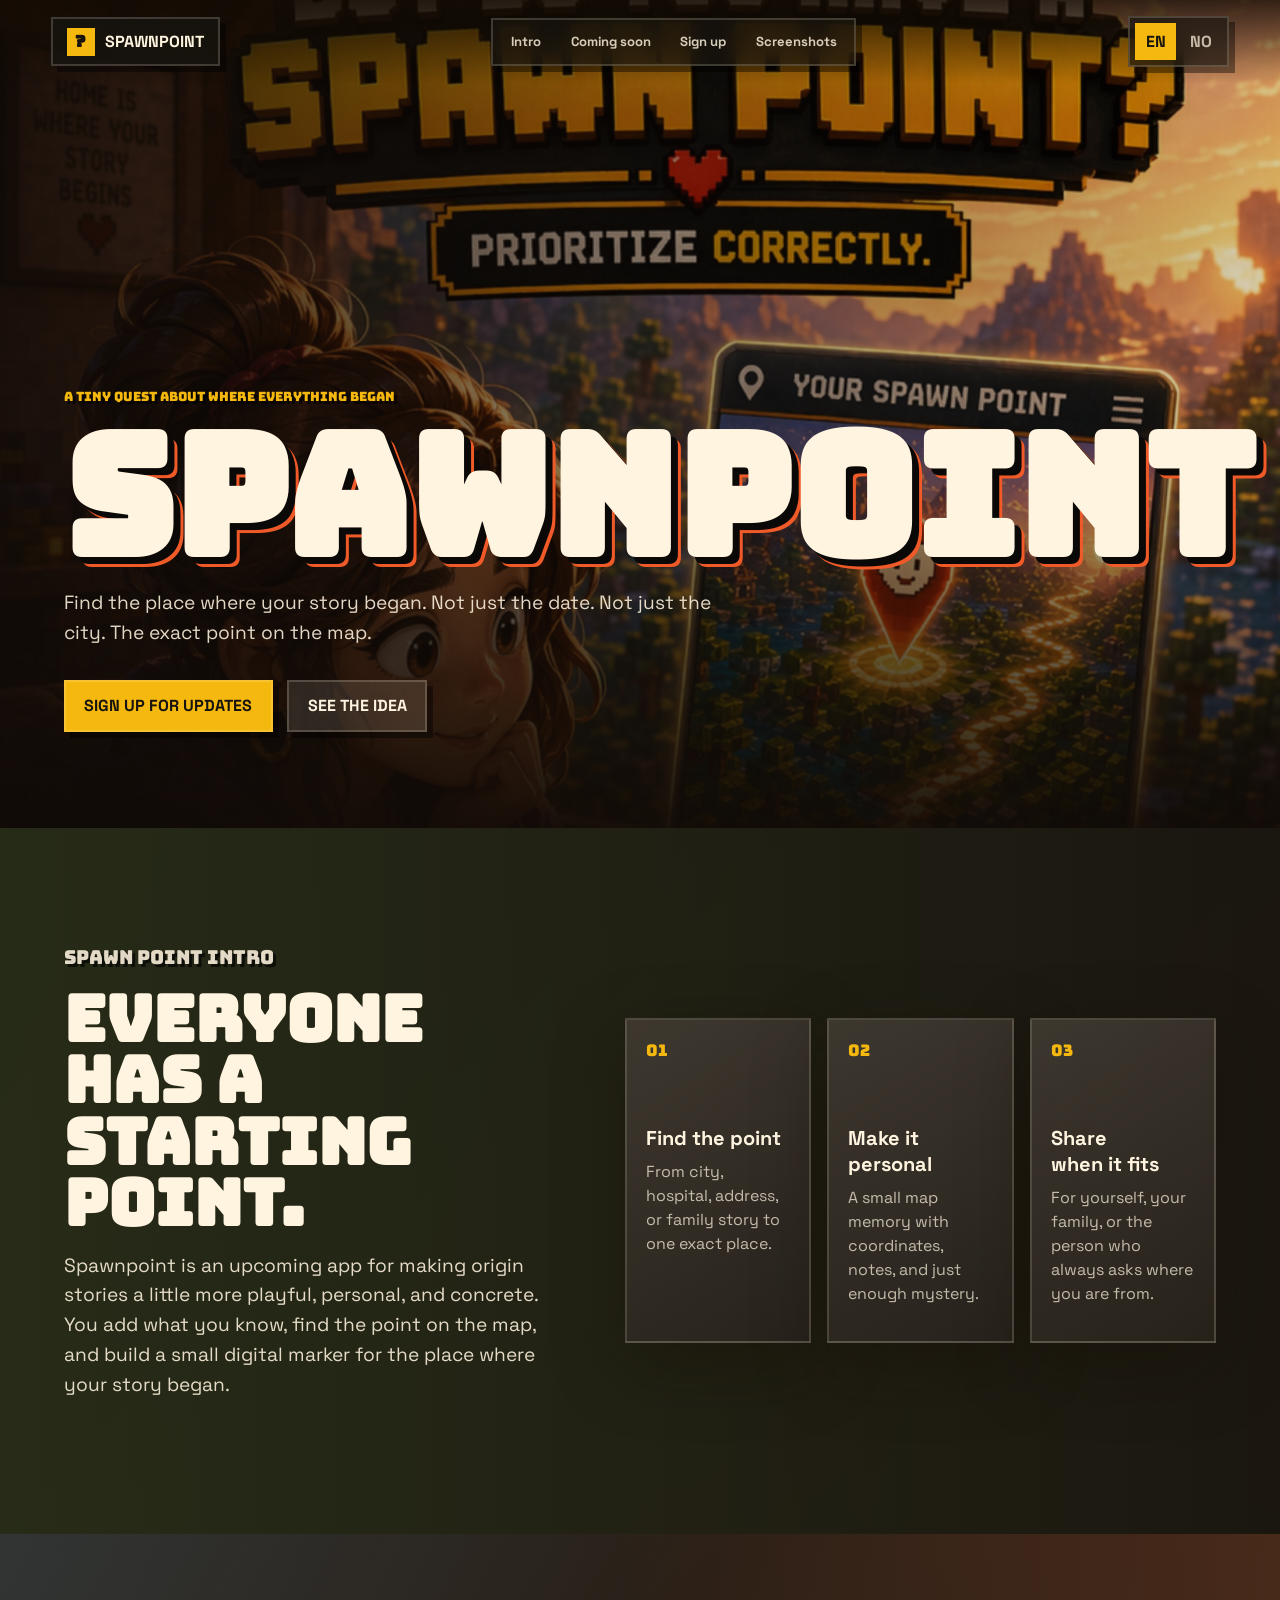
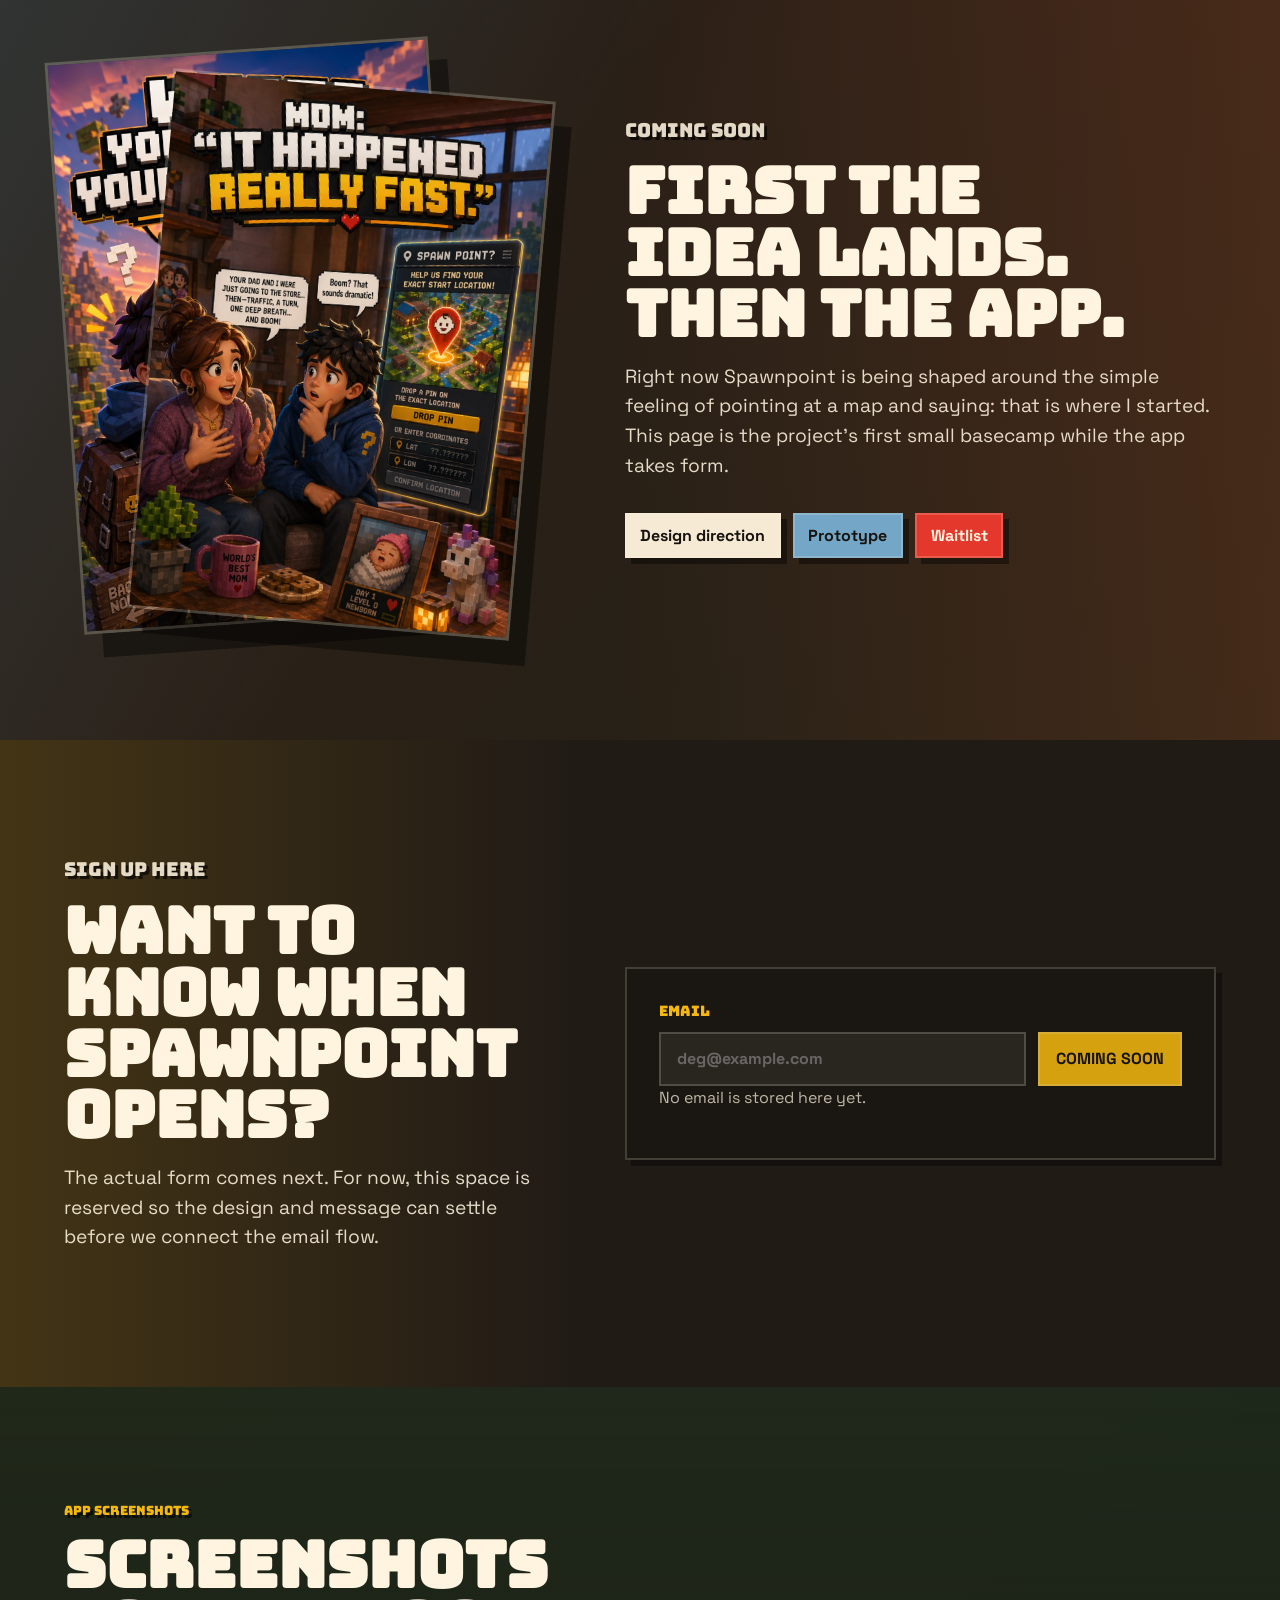
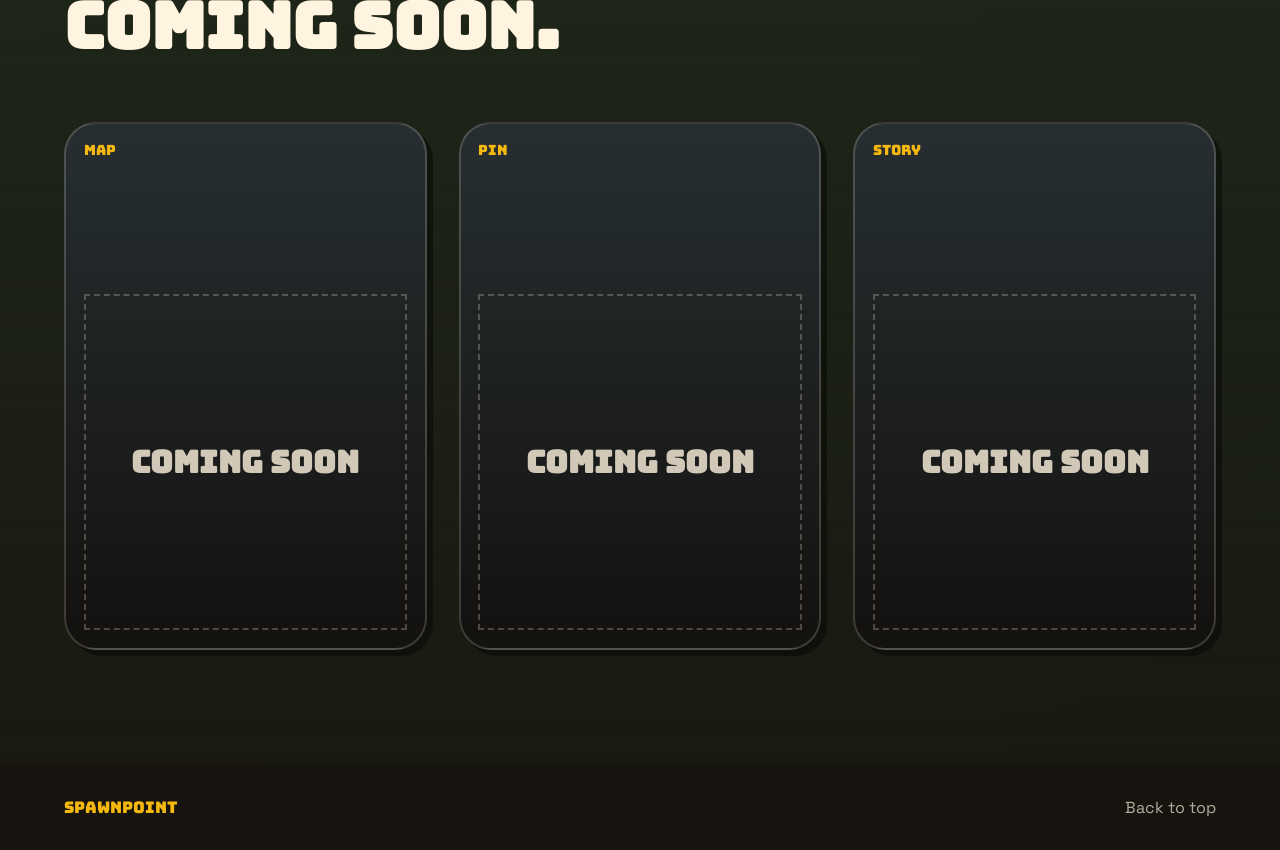
==== index.html @ be2296e8 "SEO" ====
<!doctype html>
<html lang="en">
  <head>
    <meta charset="utf-8" />
    <meta name="viewport" content="width=device-width, initial-scale=1" />
    <meta
      name="description"
      content="Spawnpoint is an upcoming app for finding the exact place your story began."
      data-i18n-content="metaDescription"
    />
    <meta name="robots" content="index, follow" />
    <meta name="theme-color" content="#17140f" />
    <meta property="og:type" content="website" />
    <meta property="og:title" content="Spawnpoint | Where did your story begin?" />
    <meta
      property="og:description"
      content="Spawnpoint is an upcoming app for finding the exact place your story began."
    />
    <meta property="og:url" content="https://spawnpoint.online/" />
    <meta
      property="og:image"
      content="https://spawnpoint.online/assets/images/spawnpoint-hero.jpg"
    />
    <meta name="twitter:card" content="summary_large_image" />
    <meta name="twitter:title" content="Spawnpoint | Where did your story begin?" />
    <meta
      name="twitter:description"
      content="Spawnpoint is an upcoming app for finding the exact place your story began."
    />
    <meta
      name="twitter:image"
      content="https://spawnpoint.online/assets/images/spawnpoint-hero.jpg"
    />
    <title>Spawnpoint | Where did your story begin?</title>
    <link rel="canonical" href="https://spawnpoint.online/" />
    <link rel="preconnect" href="https://fonts.googleapis.com" />
    <link rel="preconnect" href="https://fonts.gstatic.com" crossorigin />
    <link
      href="https://fonts.googleapis.com/css2?family=Bungee&family=Space+Grotesk:wght@400;600;700&display=swap"
      rel="stylesheet"
    />
    <link rel="icon" href="assets/favicon.svg" type="image/svg+xml" />
    <link rel="stylesheet" href="styles.css" />
  </head>
  <body>
    <header class="site-header" aria-label="Top menu" data-i18n-aria-label="headerLabel">
      <a class="brand" href="#top" aria-label="Spawnpoint home" data-i18n-aria-label="brandLabel">
        <span class="brand-mark" aria-hidden="true">?</span>
        <span>Spawnpoint</span>
      </a>
      <nav aria-label="Sections" data-i18n-aria-label="navLabel">
        <a href="#intro" data-i18n="navIntro">Intro</a>
        <a href="#soon" data-i18n="navSoon">Coming soon</a>
        <a href="#signup" data-i18n="navSignup">Sign up</a>
        <a href="#screens" data-i18n="navScreens">Screenshots</a>
      </nav>
      <div class="language-switch" role="group" aria-label="Language" data-i18n-aria-label="languageLabel">
        <button class="is-active" type="button" data-lang-option="en" aria-pressed="true">EN</button>
        <button type="button" data-lang-option="no" aria-pressed="false">NO</button>
      </div>
    </header>

    <main id="top">
      <section class="hero" aria-labelledby="hero-title">
        <img
          class="hero-media"
          src="assets/images/spawnpoint-hero.jpg"
          alt=""
          aria-hidden="true"
        />
        <div class="hero-shade" aria-hidden="true"></div>
        <div class="hero-content">
          <p class="kicker" data-i18n="heroKicker">A tiny quest about where everything began</p>
          <h1 id="hero-title">Spawnpoint</h1>
          <p class="hero-copy" data-i18n="heroCopy">
            Find the place where your story began. Not just the date. Not just
            the city. The exact point on the map.
          </p>
          <div class="hero-actions" aria-label="Primary actions" data-i18n-aria-label="heroActionsLabel">
            <a class="button primary" href="#signup" data-i18n="heroPrimary">Sign up for updates</a>
            <a class="button secondary" href="#intro" data-i18n="heroSecondary">See the idea</a>
          </div>
        </div>
      </section>

      <section class="intro-section" id="intro" aria-labelledby="intro-title">
        <div class="section-copy">
          <p class="section-label" data-i18n="introLabel">Spawn point intro</p>
          <h2 id="intro-title" data-i18n="introTitle">Everyone has a starting point.</h2>
          <p data-i18n="introCopy">
            Spawnpoint is an upcoming app for making origin stories a little
            more playful, personal, and concrete. You add what you know, find
            the point on the map, and build a small digital marker for the
            place where your story began.
          </p>
        </div>
        <div class="signal-grid" aria-label="Core ideas" data-i18n-aria-label="ideasLabel">
          <article>
            <span>01</span>
            <h3 data-i18n="ideaOneTitle">Find the point</h3>
            <p data-i18n="ideaOneCopy">From city, hospital, address, or family story to one exact place.</p>
          </article>
          <article>
            <span>02</span>
            <h3 data-i18n="ideaTwoTitle">Make it personal</h3>
            <p data-i18n="ideaTwoCopy">A small map memory with coordinates, notes, and just enough mystery.</p>
          </article>
          <article>
            <span>03</span>
            <h3 data-i18n="ideaThreeTitle">Share when it fits</h3>
            <p data-i18n="ideaThreeCopy">For yourself, your family, or the person who always asks where you are from.</p>
          </article>
        </div>
      </section>

      <section class="soon-section" id="soon" aria-labelledby="soon-title">
        <div class="poster-stack" aria-hidden="true">
          <img src="assets/images/spawnpoint-origin-poster.jpg" alt="" />
          <img src="assets/images/spawnpoint-fast-poster.jpg" alt="" />
        </div>
        <div class="section-copy">
          <p class="section-label" data-i18n="soonLabel">Coming soon</p>
          <h2 id="soon-title" data-i18n="soonTitle">First the idea lands. Then the app.</h2>
          <p data-i18n="soonCopy">
            Right now Spawnpoint is being shaped around the simple feeling of
            pointing at a map and saying: that is where I started. This page is
            the project's first small basecamp while the app takes form.
          </p>
          <div class="status-row" aria-label="Project status" data-i18n-aria-label="statusLabel">
            <span data-i18n="statusDesign">Design direction</span>
            <span data-i18n="statusPrototype">Prototype</span>
            <span data-i18n="statusWaitlist">Waitlist</span>
          </div>
        </div>
      </section>

      <section class="signup-section" id="signup" aria-labelledby="signup-title">
        <div class="signup-copy">
          <p class="section-label" data-i18n="signupLabel">Sign up here</p>
          <h2 id="signup-title" data-i18n="signupTitle">Want to know when Spawnpoint opens?</h2>
          <p data-i18n="signupCopy">
            The actual form comes next. For now, this space is reserved so the
            design and message can settle before we connect the email flow.
          </p>
        </div>
        <form class="signup-form" aria-label="Interest list coming soon" data-i18n-aria-label="formLabel">
          <label for="email" data-i18n="emailLabel">Email</label>
          <div class="input-row">
            <input id="email" type="email" placeholder="deg@example.com" disabled />
            <button type="button" disabled data-i18n="formButton">Coming soon</button>
          </div>
          <p data-i18n="formNote">No email is stored here yet.</p>
        </form>
      </section>

      <section class="screens-section" id="screens" aria-labelledby="screens-title">
        <div class="section-heading">
          <p class="section-label" data-i18n="screensLabel">App screenshots</p>
          <h2 id="screens-title" data-i18n="screensTitle">Screenshots coming soon.</h2>
        </div>
        <div class="phone-grid">
          <article class="phone-mock">
            <span data-i18n="phoneOneLabel">Map</span>
            <strong data-i18n="phoneComingSoon">Coming soon</strong>
          </article>
          <article class="phone-mock">
            <span data-i18n="phoneTwoLabel">Pin</span>
            <strong data-i18n="phoneComingSoon">Coming soon</strong>
          </article>
          <article class="phone-mock">
            <span data-i18n="phoneThreeLabel">Story</span>
            <strong data-i18n="phoneComingSoon">Coming soon</strong>
          </article>
        </div>
      </section>
    </main>

    <footer>
      <span>Spawnpoint</span>
      <a href="#top" data-i18n="footerTop">Back to top</a>
    </footer>
    <script type="application/ld+json">
      {
        "@context": "https://schema.org",
        "@type": "WebSite",
        "name": "Spawnpoint",
        "url": "https://spawnpoint.online/",
        "description": "Spawnpoint is an upcoming app for finding the exact place your story began.",
        "inLanguage": ["en", "no"]
      }
    </script>
    <script src="script.js"></script>
  </body>
</html>
---- styles.css ----
:root {
  --ink: #17140f;
  --coal: #211b16;
  --ember: #f05a28;
  --gold: #f5b80f;
  --heart: #e5382d;
  --moss: #597a32;
  --sky: #74a7c7;
  --paper: #fff4df;
  --bone: #f7ead4;
  --line: rgba(255, 244, 223, 0.24);
  --shadow: 0 22px 70px rgba(20, 12, 4, 0.34);
  font-family: "Space Grotesk", "Avenir Next", "Trebuchet MS", sans-serif;
  color: var(--paper);
  background: var(--ink);
}

* {
  box-sizing: border-box;
}

html {
  scroll-behavior: smooth;
}

body {
  margin: 0;
  min-width: 320px;
  background:
    radial-gradient(circle at top left, rgba(240, 90, 40, 0.18), transparent 36rem),
    linear-gradient(135deg, #17140f 0%, #2a2017 46%, #172416 100%);
}

body::before {
  position: fixed;
  inset: 0;
  z-index: -1;
  pointer-events: none;
  content: "";
  opacity: 0.18;
  background-image:
    linear-gradient(rgba(255, 244, 223, 0.08) 1px, transparent 1px),
    linear-gradient(90deg, rgba(255, 244, 223, 0.08) 1px, transparent 1px);
  background-size: 28px 28px;
  mask-image: linear-gradient(to bottom, black, transparent 74%);
}

a {
  color: inherit;
  text-decoration: none;
}

img {
  display: block;
  max-width: 100%;
}

.site-header {
  position: fixed;
  top: 0;
  left: 0;
  right: 0;
  z-index: 10;
  display: flex;
  align-items: center;
  justify-content: space-between;
  gap: 1rem;
  padding: 1rem clamp(1rem, 4vw, 3.5rem);
  background: linear-gradient(to bottom, rgba(20, 12, 4, 0.82), rgba(20, 12, 4, 0));
}

.brand,
.site-header nav,
.language-switch,
.button,
.status-row span,
.phone-mock,
.signup-form {
  border: 2px solid rgba(255, 244, 223, 0.18);
  box-shadow: 6px 6px 0 rgba(0, 0, 0, 0.42);
}

.brand {
  display: inline-flex;
  align-items: center;
  gap: 0.65rem;
  padding: 0.55rem 0.85rem;
  color: var(--paper);
  background: rgba(23, 20, 15, 0.82);
  font-weight: 800;
  text-transform: uppercase;
}

.brand-mark {
  display: grid;
  width: 1.75rem;
  height: 1.75rem;
  place-items: center;
  color: var(--ink);
  background: var(--gold);
  font-family: "Bungee", Impact, sans-serif;
  line-height: 1;
}

.site-header nav {
  display: flex;
  gap: 0.25rem;
  padding: 0.3rem;
  background: rgba(23, 20, 15, 0.68);
  backdrop-filter: blur(12px);
}

.site-header nav a {
  padding: 0.55rem 0.8rem;
  color: rgba(255, 244, 223, 0.82);
  font-size: 0.82rem;
  font-weight: 700;
}

.site-header nav a:hover {
  color: var(--ink);
  background: var(--gold);
}

.language-switch {
  display: inline-flex;
  gap: 0.25rem;
  padding: 0.3rem;
  background: rgba(23, 20, 15, 0.68);
  backdrop-filter: blur(12px);
}

.language-switch button {
  min-width: 2.6rem;
  min-height: 2.35rem;
  border: 0;
  color: rgba(255, 244, 223, 0.72);
  background: transparent;
  font: inherit;
  font-weight: 900;
  cursor: pointer;
}

.language-switch button:hover,
.language-switch button.is-active {
  color: var(--ink);
  background: var(--gold);
}

.hero {
  position: relative;
  display: grid;
  min-height: 92svh;
  overflow: hidden;
  align-items: end;
  padding: clamp(7rem, 12vw, 10rem) clamp(1rem, 5vw, 5rem) clamp(3rem, 8vw, 6rem);
  isolation: isolate;
}

.hero-media,
.hero-shade {
  position: absolute;
  inset: 0;
}

.hero-media {
  z-index: -3;
  width: 100%;
  height: 100%;
  object-fit: cover;
  object-position: center 38%;
  transform: scale(1.02);
  animation: settle-in 1000ms ease-out both;
}

.hero-shade {
  z-index: -2;
  background:
    linear-gradient(90deg, rgba(17, 11, 7, 0.9), rgba(17, 11, 7, 0.44) 48%, rgba(17, 11, 7, 0.16)),
    linear-gradient(0deg, rgba(17, 11, 7, 0.94), rgba(17, 11, 7, 0) 45%);
}

.hero-content {
  width: min(820px, 100%);
  animation: rise-in 720ms 160ms ease-out both;
}

.kicker,
.section-label {
  margin: 0 0 1rem;
  color: var(--gold);
  font-family: "Bungee", Impact, sans-serif;
  font-size: clamp(0.72rem, 1vw, 0.9rem);
  letter-spacing: 0;
  text-transform: uppercase;
  text-shadow: 3px 3px 0 rgba(0, 0, 0, 0.62);
}

h1,
h2,
h3,
p {
  margin-top: 0;
}

h1,
h2,
h3 {
  text-wrap: balance;
}

h1 {
  margin-bottom: 1rem;
  color: var(--paper);
  font-family: "Bungee", Impact, sans-serif;
  font-size: clamp(4.2rem, 14vw, 10.5rem);
  line-height: 0.9;
  letter-spacing: 0;
  text-shadow:
    7px 7px 0 #0b0907,
    10px 10px 0 var(--ember);
}

h2 {
  margin-bottom: 1rem;
  font-family: "Bungee", Impact, sans-serif;
  font-size: clamp(2.2rem, 5vw, 5rem);
  line-height: 0.96;
  letter-spacing: 0;
}

h3 {
  margin-bottom: 0.6rem;
  font-size: 1.25rem;
}

.hero-copy,
.section-copy p,
.signup-copy p {
  max-width: 42rem;
  color: rgba(255, 244, 223, 0.88);
  font-size: clamp(1.1rem, 1.5vw, 1.35rem);
  line-height: 1.55;
}

.hero-actions {
  display: flex;
  flex-wrap: wrap;
  gap: 0.9rem;
  margin-top: 2rem;
}

.button {
  display: inline-flex;
  min-height: 3.25rem;
  align-items: center;
  justify-content: center;
  padding: 0.85rem 1.15rem;
  font-weight: 800;
  text-transform: uppercase;
  transition:
    transform 180ms ease,
    box-shadow 180ms ease;
}

.button:hover {
  transform: translate(-2px, -2px);
  box-shadow: 9px 9px 0 rgba(0, 0, 0, 0.44);
}

.button.primary {
  color: var(--ink);
  background: var(--gold);
}

.button.secondary {
  background: rgba(255, 244, 223, 0.12);
  backdrop-filter: blur(10px);
}

section:not(.hero) {
  padding: clamp(4rem, 9vw, 8rem) clamp(1rem, 5vw, 5rem);
}

.intro-section,
.soon-section,
.signup-section {
  display: grid;
  grid-template-columns: minmax(0, 0.9fr) minmax(320px, 1.1fr);
  gap: clamp(2rem, 6vw, 5rem);
  align-items: center;
}

.intro-section {
  background:
    linear-gradient(90deg, rgba(89, 122, 50, 0.22), transparent),
    rgba(23, 20, 15, 0.76);
}

.signal-grid {
  display: grid;
  grid-template-columns: repeat(3, minmax(0, 1fr));
  gap: 1rem;
}

.signal-grid article {
  min-height: 17rem;
  padding: 1.2rem;
  border: 2px solid rgba(255, 244, 223, 0.16);
  background:
    linear-gradient(150deg, rgba(255, 244, 223, 0.13), rgba(255, 244, 223, 0.03)),
    rgba(33, 27, 22, 0.86);
  box-shadow: var(--shadow);
}

.signal-grid span {
  display: inline-block;
  margin-bottom: 4rem;
  color: var(--gold);
  font-family: "Bungee", Impact, sans-serif;
}

.signal-grid p,
.signup-form p {
  color: rgba(255, 244, 223, 0.72);
  line-height: 1.5;
}

.soon-section {
  overflow: hidden;
  background:
    linear-gradient(120deg, rgba(116, 167, 199, 0.18), transparent 42%),
    linear-gradient(270deg, rgba(240, 90, 40, 0.16), transparent 52%);
}

.poster-stack {
  position: relative;
  min-height: 36rem;
}

.poster-stack img {
  position: absolute;
  width: min(42vw, 24rem);
  max-width: 82%;
  border: 3px solid rgba(255, 244, 223, 0.22);
  box-shadow: 18px 24px 0 rgba(0, 0, 0, 0.42);
}

.poster-stack img:first-child {
  left: 0;
  top: 0;
  transform: rotate(-4deg);
}

.poster-stack img:last-child {
  right: 3%;
  bottom: 0;
  transform: rotate(5deg);
}

.status-row {
  display: flex;
  flex-wrap: wrap;
  gap: 0.75rem;
  margin-top: 2rem;
}

.status-row span {
  padding: 0.65rem 0.85rem;
  color: var(--ink);
  background: var(--bone);
  font-weight: 800;
}

.status-row span:nth-child(2) {
  background: var(--sky);
}

.status-row span:nth-child(3) {
  color: var(--paper);
  background: var(--heart);
}

.signup-section {
  background:
    linear-gradient(90deg, rgba(245, 184, 15, 0.16), transparent 45%),
    #211b16;
}

.signup-form {
  padding: clamp(1rem, 3vw, 2rem);
  background: rgba(23, 20, 15, 0.7);
}

.signup-form label {
  display: block;
  margin-bottom: 0.75rem;
  color: var(--gold);
  font-family: "Bungee", Impact, sans-serif;
  font-size: 0.9rem;
  text-transform: uppercase;
}

.input-row {
  display: grid;
  grid-template-columns: minmax(0, 1fr) auto;
  gap: 0.75rem;
}

.input-row input,
.input-row button {
  min-height: 3.4rem;
  border: 2px solid rgba(255, 244, 223, 0.22);
  font: inherit;
  font-weight: 800;
}

.input-row input {
  width: 100%;
  min-width: 0;
  padding: 0 1rem;
  color: rgba(255, 244, 223, 0.75);
  background: rgba(255, 244, 223, 0.08);
}

.input-row button {
  padding: 0 1rem;
  color: var(--ink);
  background: var(--gold);
  text-transform: uppercase;
}

.input-row input:disabled,
.input-row button:disabled {
  cursor: not-allowed;
  opacity: 0.86;
}

.screens-section {
  background:
    linear-gradient(180deg, rgba(23, 20, 15, 0), rgba(23, 20, 15, 0.72)),
    rgba(31, 42, 27, 0.82);
}

.section-heading {
  max-width: 58rem;
  margin-bottom: clamp(2rem, 5vw, 4rem);
}

.phone-grid {
  display: grid;
  grid-template-columns: repeat(3, minmax(0, 1fr));
  gap: clamp(1rem, 3vw, 2rem);
}

.phone-mock {
  display: grid;
  min-height: 33rem;
  align-content: space-between;
  padding: 1.1rem;
  border-radius: 2rem;
  background:
    linear-gradient(180deg, rgba(116, 167, 199, 0.18), rgba(0, 0, 0, 0.12)),
    #161411;
}

.phone-mock span {
  color: var(--gold);
  font-family: "Bungee", Impact, sans-serif;
  font-size: 0.88rem;
  text-transform: uppercase;
}

.phone-mock strong {
  display: grid;
  min-height: 21rem;
  place-items: center;
  border: 2px dashed rgba(255, 244, 223, 0.24);
  color: rgba(255, 244, 223, 0.8);
  font-family: "Bungee", Impact, sans-serif;
  font-size: clamp(1.4rem, 2.4vw, 2rem);
  text-align: center;
  text-transform: uppercase;
}

footer {
  display: flex;
  align-items: center;
  justify-content: space-between;
  gap: 1rem;
  padding: 2rem clamp(1rem, 5vw, 5rem);
  color: rgba(255, 244, 223, 0.68);
  background: #17140f;
}

footer span {
  color: var(--gold);
  font-family: "Bungee", Impact, sans-serif;
}

@keyframes rise-in {
  from {
    opacity: 0;
    transform: translateY(24px);
  }
  to {
    opacity: 1;
    transform: translateY(0);
  }
}

@keyframes settle-in {
  from {
    filter: saturate(0.85) blur(4px);
    transform: scale(1.06);
  }
  to {
    filter: saturate(1) blur(0);
    transform: scale(1.02);
  }
}

@media (max-width: 920px) {
  .site-header {
    position: absolute;
  }

  .site-header nav {
    display: none;
  }

  .hero {
    min-height: 90svh;
  }

  .hero-media {
    object-position: 55% center;
  }

  .hero-shade {
    background:
      linear-gradient(0deg, rgba(17, 11, 7, 0.96), rgba(17, 11, 7, 0.28) 74%),
      linear-gradient(90deg, rgba(17, 11, 7, 0.82), rgba(17, 11, 7, 0.16));
  }

  .intro-section,
  .soon-section,
  .signup-section {
    grid-template-columns: 1fr;
  }

  .signal-grid,
  .phone-grid {
    grid-template-columns: 1fr;
  }

  .signal-grid article {
    min-height: auto;
  }

  .signal-grid span {
    margin-bottom: 2rem;
  }

  .poster-stack {
    min-height: 34rem;
    order: 2;
  }

  .poster-stack img {
    width: min(72vw, 20rem);
  }
}

@media (max-width: 560px) {
  .hero-actions,
  .input-row,
  footer {
    align-items: stretch;
    grid-template-columns: 1fr;
  }

  .hero-actions,
  footer {
    flex-direction: column;
  }

  h1 {
    font-size: clamp(3.35rem, 18vw, 5.8rem);
    text-shadow:
      5px 5px 0 #0b0907,
      7px 7px 0 var(--ember);
  }

  .button,
  .input-row button {
    width: 100%;
  }

  .poster-stack {
    min-height: 27rem;
  }

  .phone-mock {
    min-height: 28rem;
  }
}
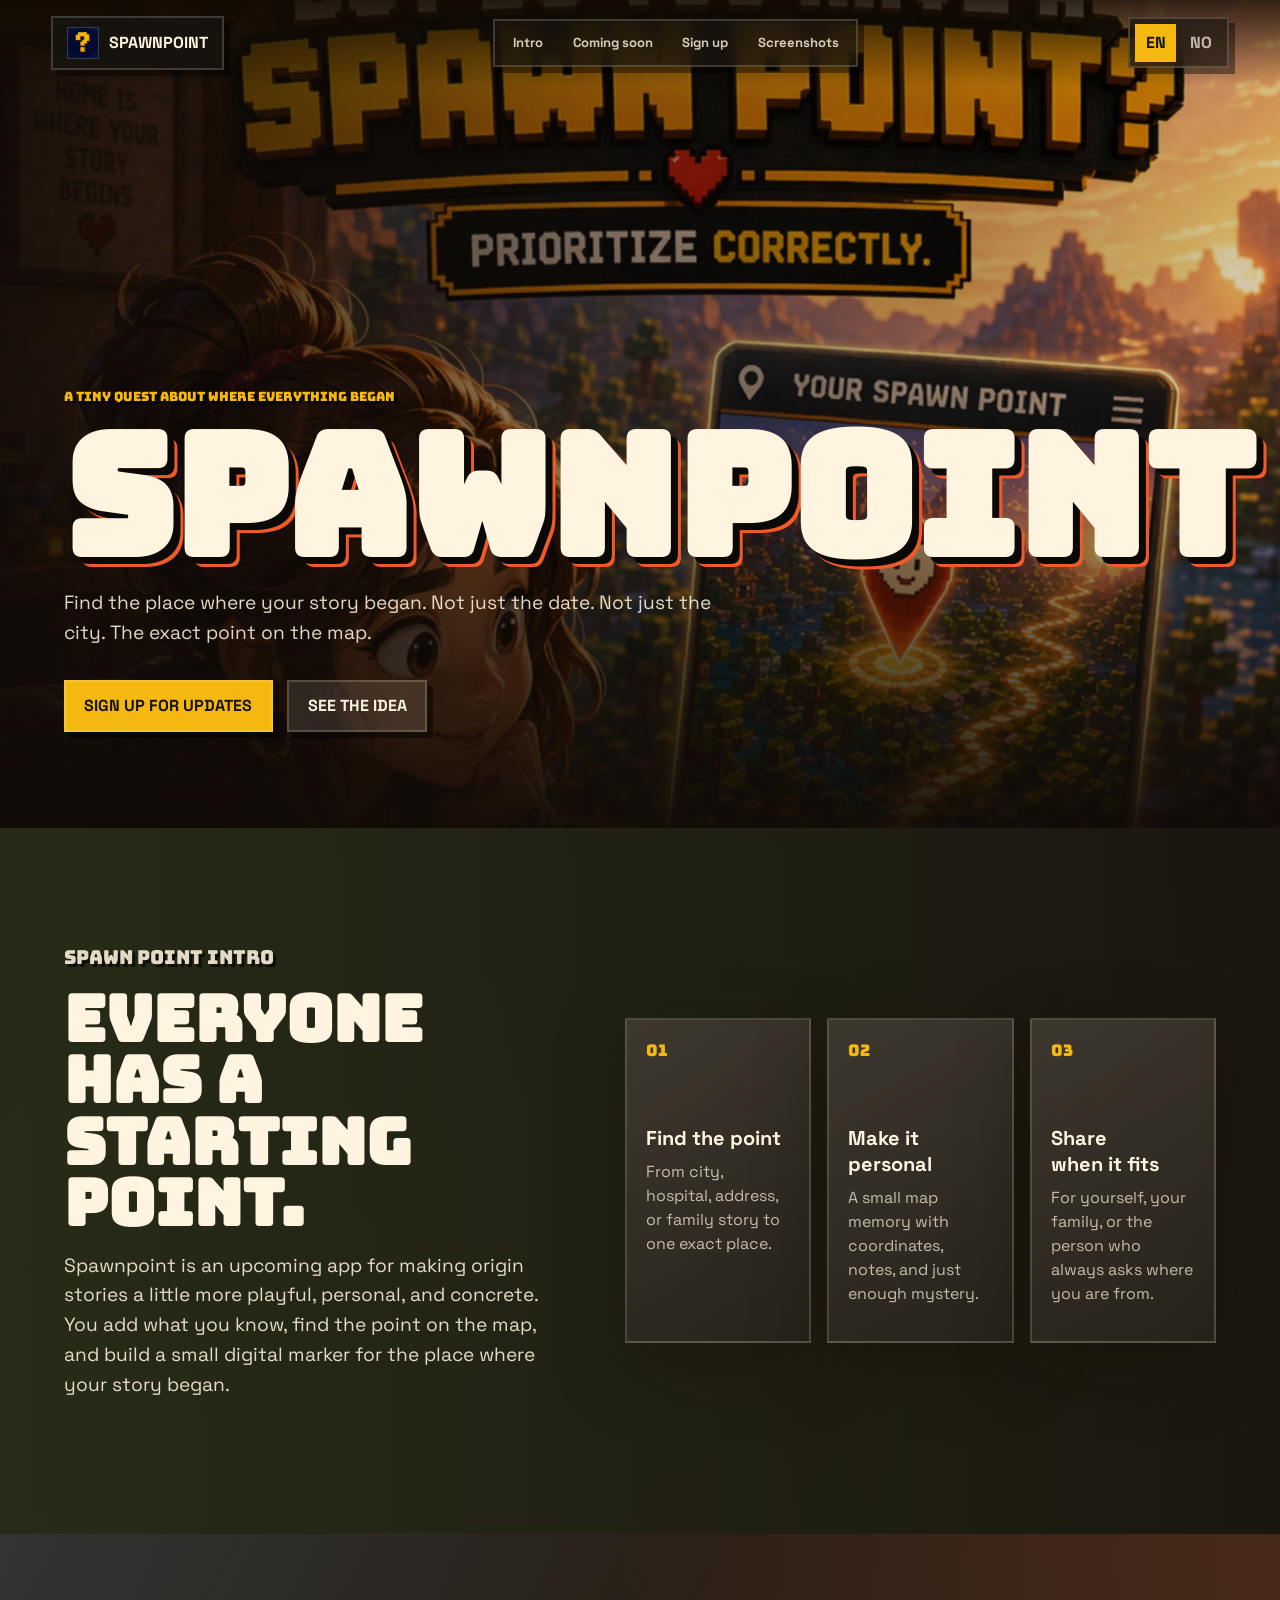
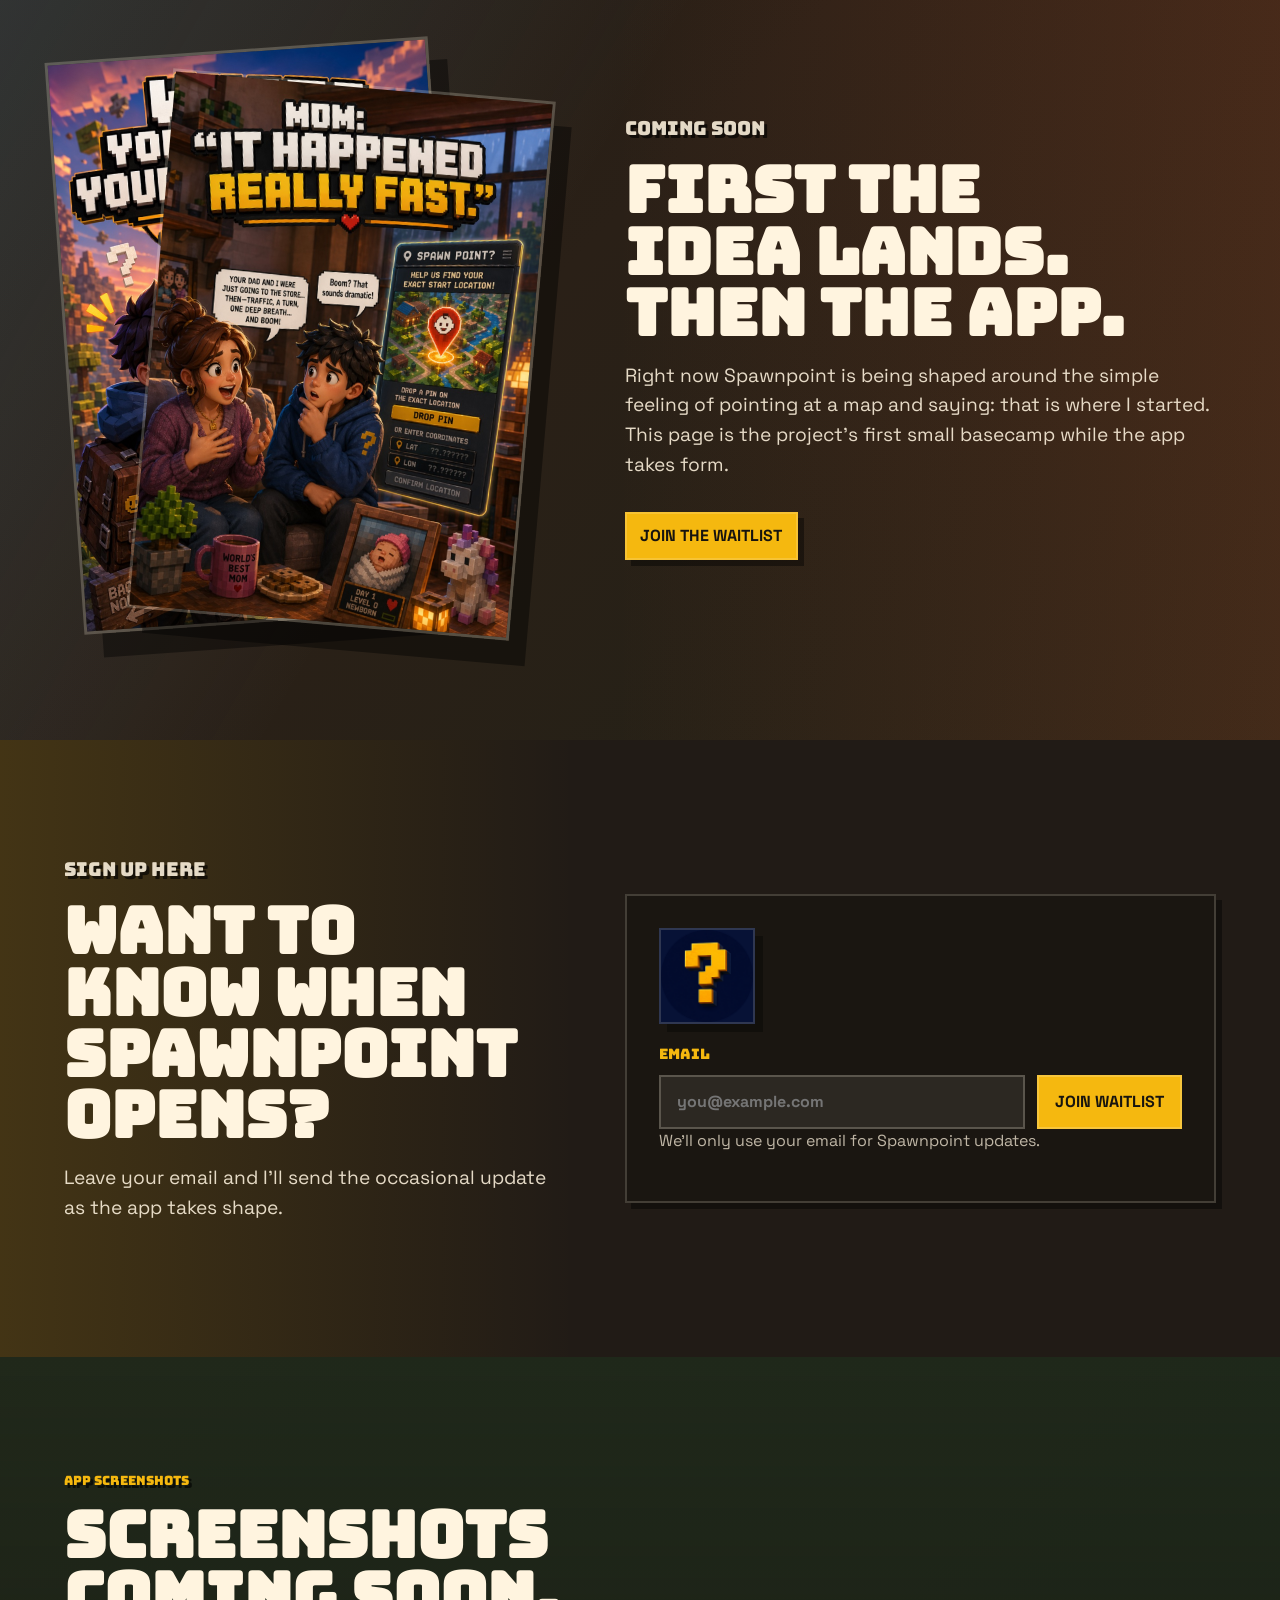
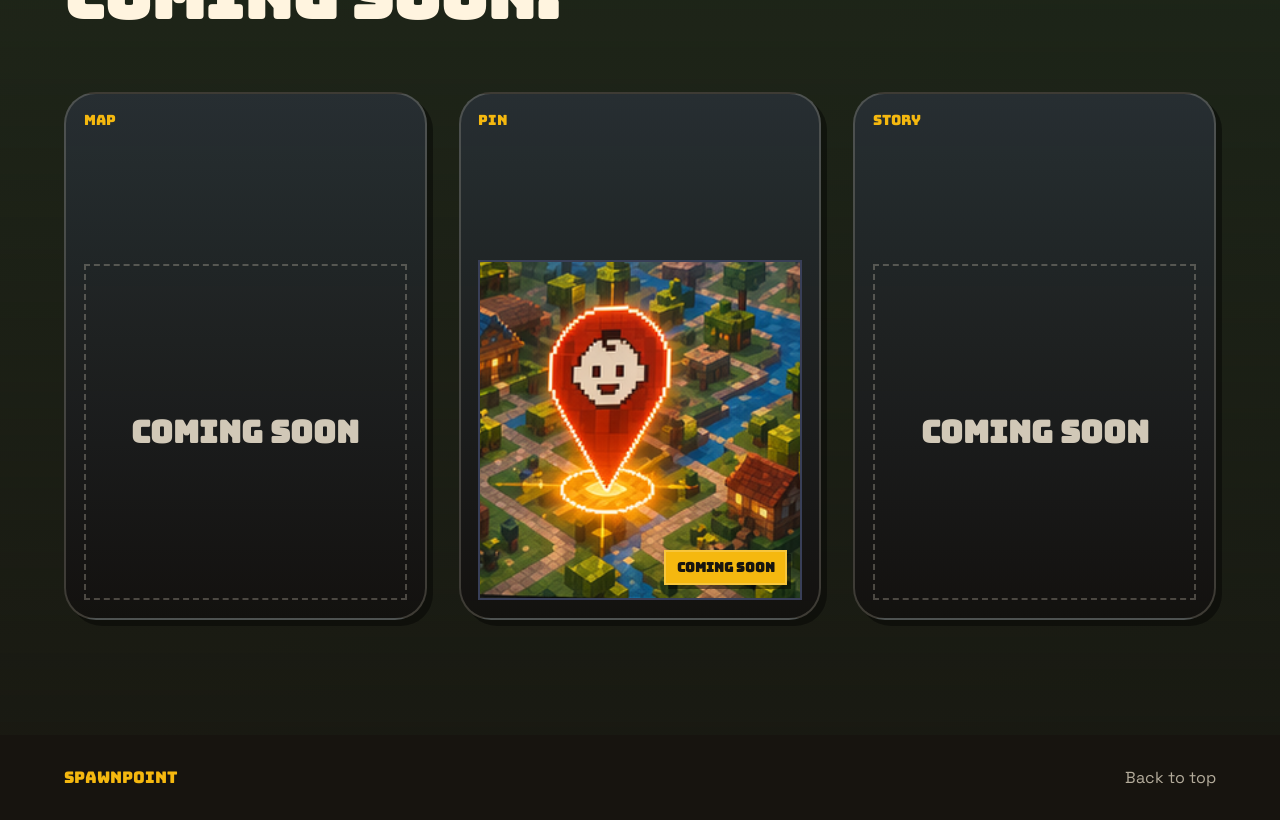
==== commit 5ea02123: "UI" ====
--- a/index.html
+++ b/index.html
@@ -33,19 +33,24 @@
     />
     <title>Spawnpoint | Where did your story begin?</title>
     <link rel="canonical" href="https://spawnpoint.online/" />
+    <link rel="manifest" href="site.webmanifest" />
     <link rel="preconnect" href="https://fonts.googleapis.com" />
     <link rel="preconnect" href="https://fonts.gstatic.com" crossorigin />
     <link
       href="https://fonts.googleapis.com/css2?family=Bungee&family=Space+Grotesk:wght@400;600;700&display=swap"
       rel="stylesheet"
     />
-    <link rel="icon" href="assets/favicon.svg" type="image/svg+xml" />
+    <link rel="icon" href="assets/icons/icon-192.png" type="image/png" sizes="192x192" />
+    <link rel="apple-touch-icon" href="assets/icons/apple-touch-icon.png" sizes="180x180" />
+    <meta name="msapplication-TileImage" content="assets/icons/icon-512.png" />
     <link rel="stylesheet" href="styles.css" />
   </head>
   <body>
     <header class="site-header" aria-label="Top menu" data-i18n-aria-label="headerLabel">
       <a class="brand" href="#top" aria-label="Spawnpoint home" data-i18n-aria-label="brandLabel">
-        <span class="brand-mark" aria-hidden="true">?</span>
+        <span class="brand-mark" aria-hidden="true">
+          <img src="assets/icons/icon-192.png" alt="" />
+        </span>
         <span>Spawnpoint</span>
       </a>
       <nav aria-label="Sections" data-i18n-aria-label="navLabel">
@@ -126,10 +131,8 @@
             pointing at a map and saying: that is where I started. This page is
             the project's first small basecamp while the app takes form.
           </p>
-          <div class="status-row" aria-label="Project status" data-i18n-aria-label="statusLabel">
-            <span data-i18n="statusDesign">Design direction</span>
-            <span data-i18n="statusPrototype">Prototype</span>
-            <span data-i18n="statusWaitlist">Waitlist</span>
+          <div class="status-row" aria-label="Waitlist" data-i18n-aria-label="statusLabel">
+            <a class="status-cta" href="#signup" data-i18n="statusWaitlist">Join the waitlist</a>
           </div>
         </div>
       </section>
@@ -139,17 +142,53 @@
           <p class="section-label" data-i18n="signupLabel">Sign up here</p>
           <h2 id="signup-title" data-i18n="signupTitle">Want to know when Spawnpoint opens?</h2>
           <p data-i18n="signupCopy">
-            The actual form comes next. For now, this space is reserved so the
-            design and message can settle before we connect the email flow.
-          </p>
-        </div>
-        <form class="signup-form" aria-label="Interest list coming soon" data-i18n-aria-label="formLabel">
+            Leave your email and I'll send the occasional update as the app takes shape.
+          </p>
+        </div>
+        <form
+          class="signup-form"
+          id="waitlist-form"
+          action="https://formcarry.com/s/arQi40sZeJz"
+          method="POST"
+          accept-charset="UTF-8"
+          target="formcarry_hidden_iframe"
+          aria-label="Interest list signup"
+          data-i18n-aria-label="formLabel"
+        >
+          <div
+            class="form-status"
+            id="form-status"
+            role="status"
+            aria-live="polite"
+            hidden
+          ></div>
+          <iframe
+            class="form-frame"
+            id="formcarry_iframe"
+            name="formcarry_hidden_iframe"
+            title="Form submission"
+          ></iframe>
+          <img class="signup-logo" src="assets/icons/icon-192.png" alt="" aria-hidden="true" />
+          <input class="hp-field" type="text" name="company" tabindex="-1" autocomplete="off" />
+          <input class="hp-field" type="hidden" name="_gotcha" tabindex="-1" autocomplete="off" />
+          <input type="hidden" name="_next" id="nextField" value="" />
+          <input type="hidden" name="form_name" value="spawnpoint_waitlist" />
+          <input type="hidden" name="project" value="Spawnpoint" />
+          <input type="hidden" name="product" value="Spawnpoint" />
+          <input type="hidden" name="source" value="spawnpoint_website" />
+          <input type="hidden" name="intent" value="waitlist" />
+          <input type="hidden" name="subject" value="Spawnpoint waitlist signup" />
+          <input type="hidden" name="message" value="Spawnpoint waitlist signup" />
+          <input type="hidden" name="tags" value="spawnpoint,waitlist,landing-page,coming-soon" />
+          <input type="hidden" name="landing_url" id="landingUrlField" value="" />
+          <input type="hidden" name="referrer" id="referrerField" value="" />
+          <input type="hidden" name="page_language" id="pageLanguageField" value="en" />
           <label for="email" data-i18n="emailLabel">Email</label>
           <div class="input-row">
-            <input id="email" type="email" placeholder="deg@example.com" disabled />
-            <button type="button" disabled data-i18n="formButton">Coming soon</button>
+            <input id="email" name="email" type="email" placeholder="you@example.com" required />
+            <button type="submit" data-i18n="formButton">Join waitlist</button>
           </div>
-          <p data-i18n="formNote">No email is stored here yet.</p>
+          <p data-i18n="formNote">We'll only use your email for Spawnpoint updates.</p>
         </form>
       </section>
 
@@ -163,9 +202,16 @@
             <span data-i18n="phoneOneLabel">Map</span>
             <strong data-i18n="phoneComingSoon">Coming soon</strong>
           </article>
-          <article class="phone-mock">
+          <article class="phone-mock phone-mock--preview">
             <span data-i18n="phoneTwoLabel">Pin</span>
-            <strong data-i18n="phoneComingSoon">Coming soon</strong>
+            <div class="phone-preview">
+              <img
+                src="assets/images/spawnpoint-pin-preview.png"
+                alt="Red Spawnpoint pin centered on a voxel map"
+                data-i18n-alt="pinPreviewAlt"
+              />
+              <strong data-i18n="phoneComingSoon">Coming soon</strong>
+            </div>
           </article>
           <article class="phone-mock">
             <span data-i18n="phoneThreeLabel">Story</span>
@@ -182,11 +228,26 @@
     <script type="application/ld+json">
       {
         "@context": "https://schema.org",
-        "@type": "WebSite",
-        "name": "Spawnpoint",
-        "url": "https://spawnpoint.online/",
-        "description": "Spawnpoint is an upcoming app for finding the exact place your story began.",
-        "inLanguage": ["en", "no"]
+        "@graph": [
+          {
+            "@type": "Organization",
+            "@id": "https://spawnpoint.online/#organization",
+            "name": "Spawnpoint",
+            "url": "https://spawnpoint.online/",
+            "logo": "https://spawnpoint.online/assets/icons/icon-512.png"
+          },
+          {
+            "@type": "WebSite",
+            "@id": "https://spawnpoint.online/#website",
+            "name": "Spawnpoint",
+            "url": "https://spawnpoint.online/",
+            "description": "Spawnpoint is an upcoming app for finding the exact place your story began.",
+            "inLanguage": ["en", "no"],
+            "publisher": {
+              "@id": "https://spawnpoint.online/#organization"
+            }
+          }
+        ]
       }
     </script>
     <script src="script.js"></script>
--- a/styles.css
+++ b/styles.css
@@ -73,7 +73,7 @@
 .site-header nav,
 .language-switch,
 .button,
-.status-row span,
+.status-cta,
 .phone-mock,
 .signup-form {
   border: 2px solid rgba(255, 244, 223, 0.18);
@@ -93,13 +93,18 @@
 
 .brand-mark {
   display: grid;
-  width: 1.75rem;
-  height: 1.75rem;
+  width: 2rem;
+  height: 2rem;
+  overflow: hidden;
   place-items: center;
-  color: var(--ink);
-  background: var(--gold);
-  font-family: "Bungee", Impact, sans-serif;
-  line-height: 1;
+  border: 1px solid rgba(255, 244, 223, 0.18);
+  background: #071236;
+}
+
+.brand-mark img {
+  width: 100%;
+  height: 100%;
+  object-fit: cover;
 }
 
 .site-header nav {
@@ -365,20 +370,24 @@
   margin-top: 2rem;
 }
 
-.status-row span {
+.status-cta {
+  display: inline-flex;
+  align-items: center;
+  justify-content: center;
+  min-height: 3rem;
   padding: 0.65rem 0.85rem;
   color: var(--ink);
-  background: var(--bone);
+  background: var(--gold);
   font-weight: 800;
-}
-
-.status-row span:nth-child(2) {
-  background: var(--sky);
-}
-
-.status-row span:nth-child(3) {
-  color: var(--paper);
-  background: var(--heart);
+  text-transform: uppercase;
+  transition:
+    transform 180ms ease,
+    box-shadow 180ms ease;
+}
+
+.status-cta:hover {
+  transform: translate(-2px, -2px);
+  box-shadow: 9px 9px 0 rgba(0, 0, 0, 0.44);
 }
 
 .signup-section {
@@ -390,6 +399,40 @@
 .signup-form {
   padding: clamp(1rem, 3vw, 2rem);
   background: rgba(23, 20, 15, 0.7);
+}
+
+.form-status {
+  padding: 0.95rem 1rem;
+  border: 2px solid rgba(255, 244, 223, 0.18);
+  margin-bottom: 1rem;
+  background: rgba(23, 20, 15, 0.7);
+  box-shadow: 6px 6px 0 rgba(0, 0, 0, 0.34);
+  color: rgba(255, 244, 223, 0.88);
+  font-weight: 800;
+}
+
+.form-status[data-kind="success"] {
+  border-color: rgba(245, 184, 15, 0.5);
+  background: rgba(245, 184, 15, 0.12);
+}
+
+.form-status[data-kind="error"] {
+  border-color: rgba(229, 56, 45, 0.56);
+  background: rgba(229, 56, 45, 0.12);
+}
+
+.form-frame,
+.hp-field {
+  display: none;
+}
+
+.signup-logo {
+  width: clamp(4.25rem, 9vw, 6rem);
+  height: clamp(4.25rem, 9vw, 6rem);
+  margin-bottom: 1.25rem;
+  border: 2px solid rgba(255, 244, 223, 0.16);
+  background: #071236;
+  box-shadow: 8px 8px 0 rgba(0, 0, 0, 0.34);
 }
 
 .signup-form label {
@@ -427,13 +470,13 @@
   padding: 0 1rem;
   color: var(--ink);
   background: var(--gold);
-  text-transform: uppercase;
-}
-
-.input-row input:disabled,
+  cursor: pointer;
+  text-transform: uppercase;
+}
+
 .input-row button:disabled {
   cursor: not-allowed;
-  opacity: 0.86;
+  opacity: 0.62;
 }
 
 .screens-section {
@@ -481,6 +524,37 @@
   font-size: clamp(1.4rem, 2.4vw, 2rem);
   text-align: center;
   text-transform: uppercase;
+}
+
+.phone-preview {
+  position: relative;
+  display: grid;
+  min-height: 21rem;
+  overflow: hidden;
+  place-items: center;
+  border: 2px solid rgba(255, 244, 223, 0.2);
+  background: #071236;
+}
+
+.phone-preview img {
+  width: 100%;
+  height: 100%;
+  min-height: 21rem;
+  object-fit: cover;
+  object-position: center;
+}
+
+.phone-preview strong {
+  position: absolute;
+  right: 0.8rem;
+  bottom: 0.8rem;
+  min-height: auto;
+  padding: 0.45rem 0.65rem;
+  border: 2px solid rgba(255, 244, 223, 0.22);
+  color: var(--ink);
+  background: var(--gold);
+  box-shadow: 4px 4px 0 rgba(0, 0, 0, 0.44);
+  font-size: 0.82rem;
 }
 
 footer {
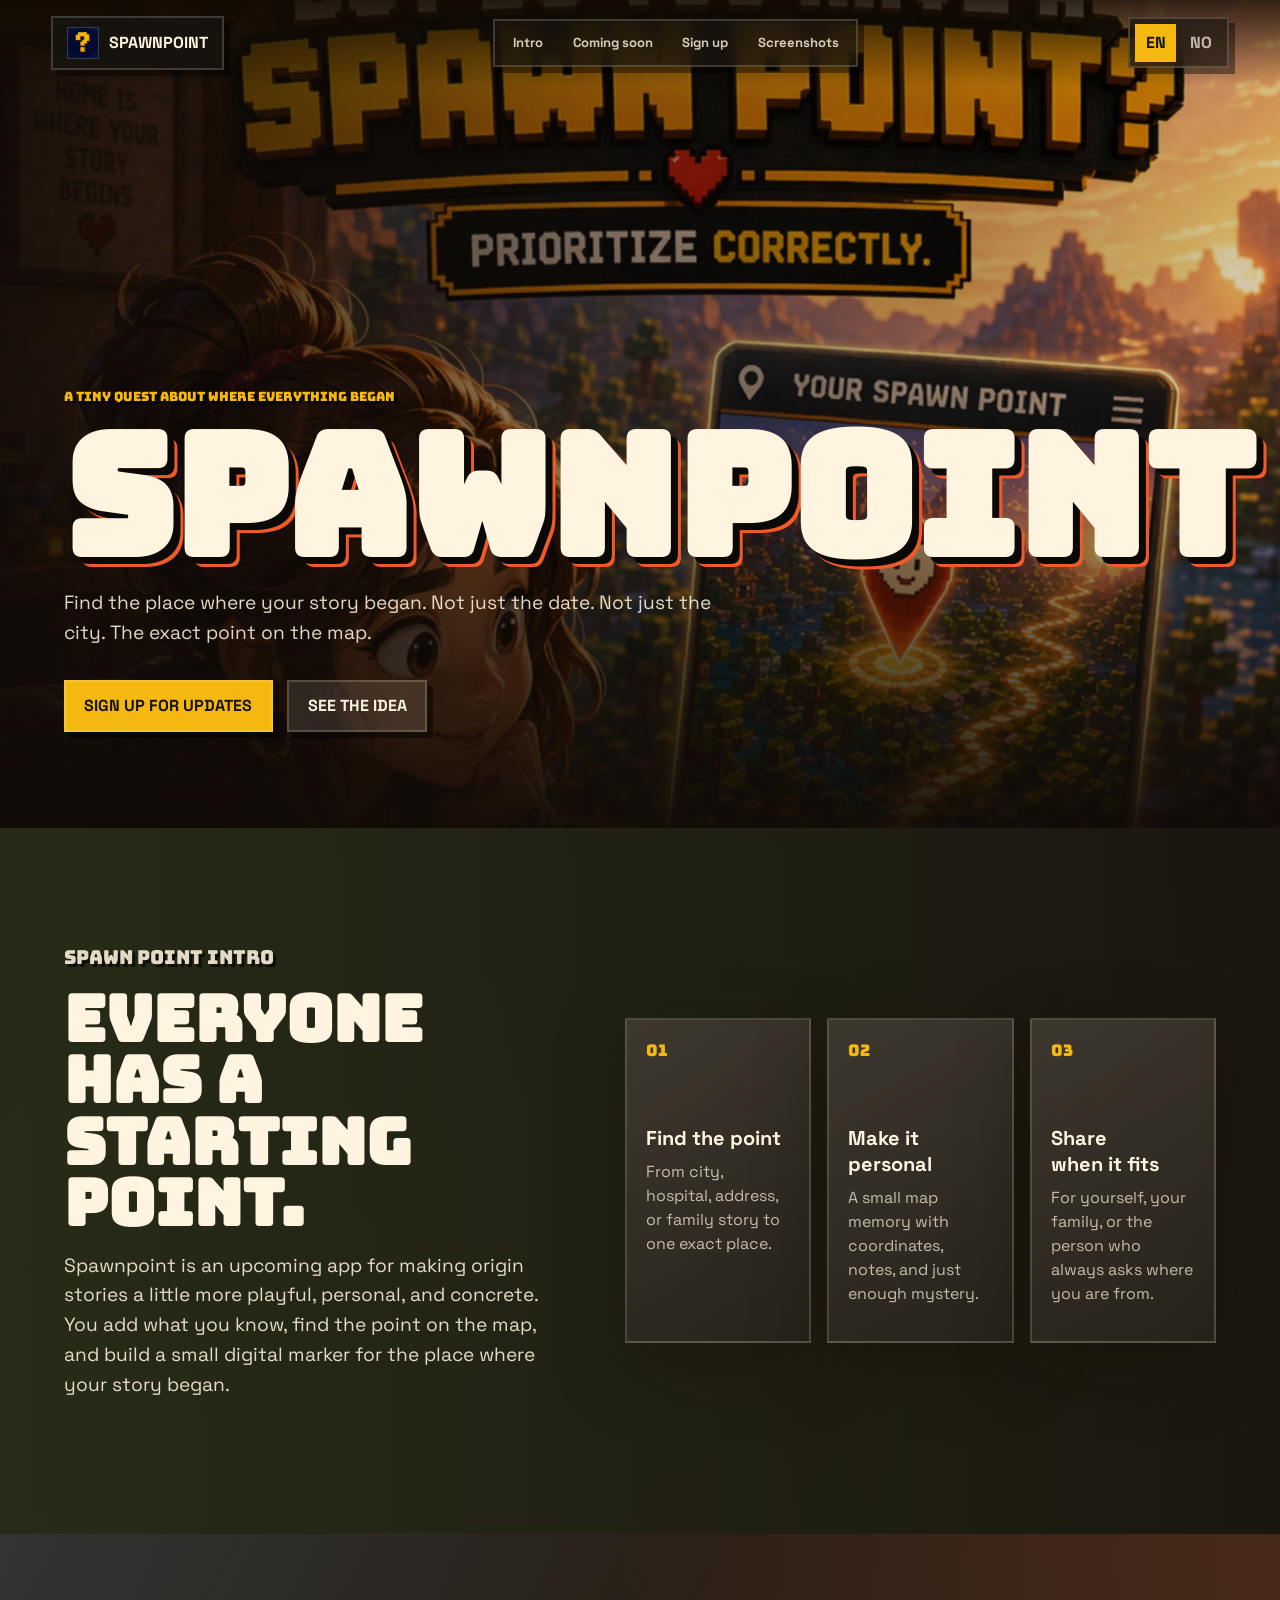
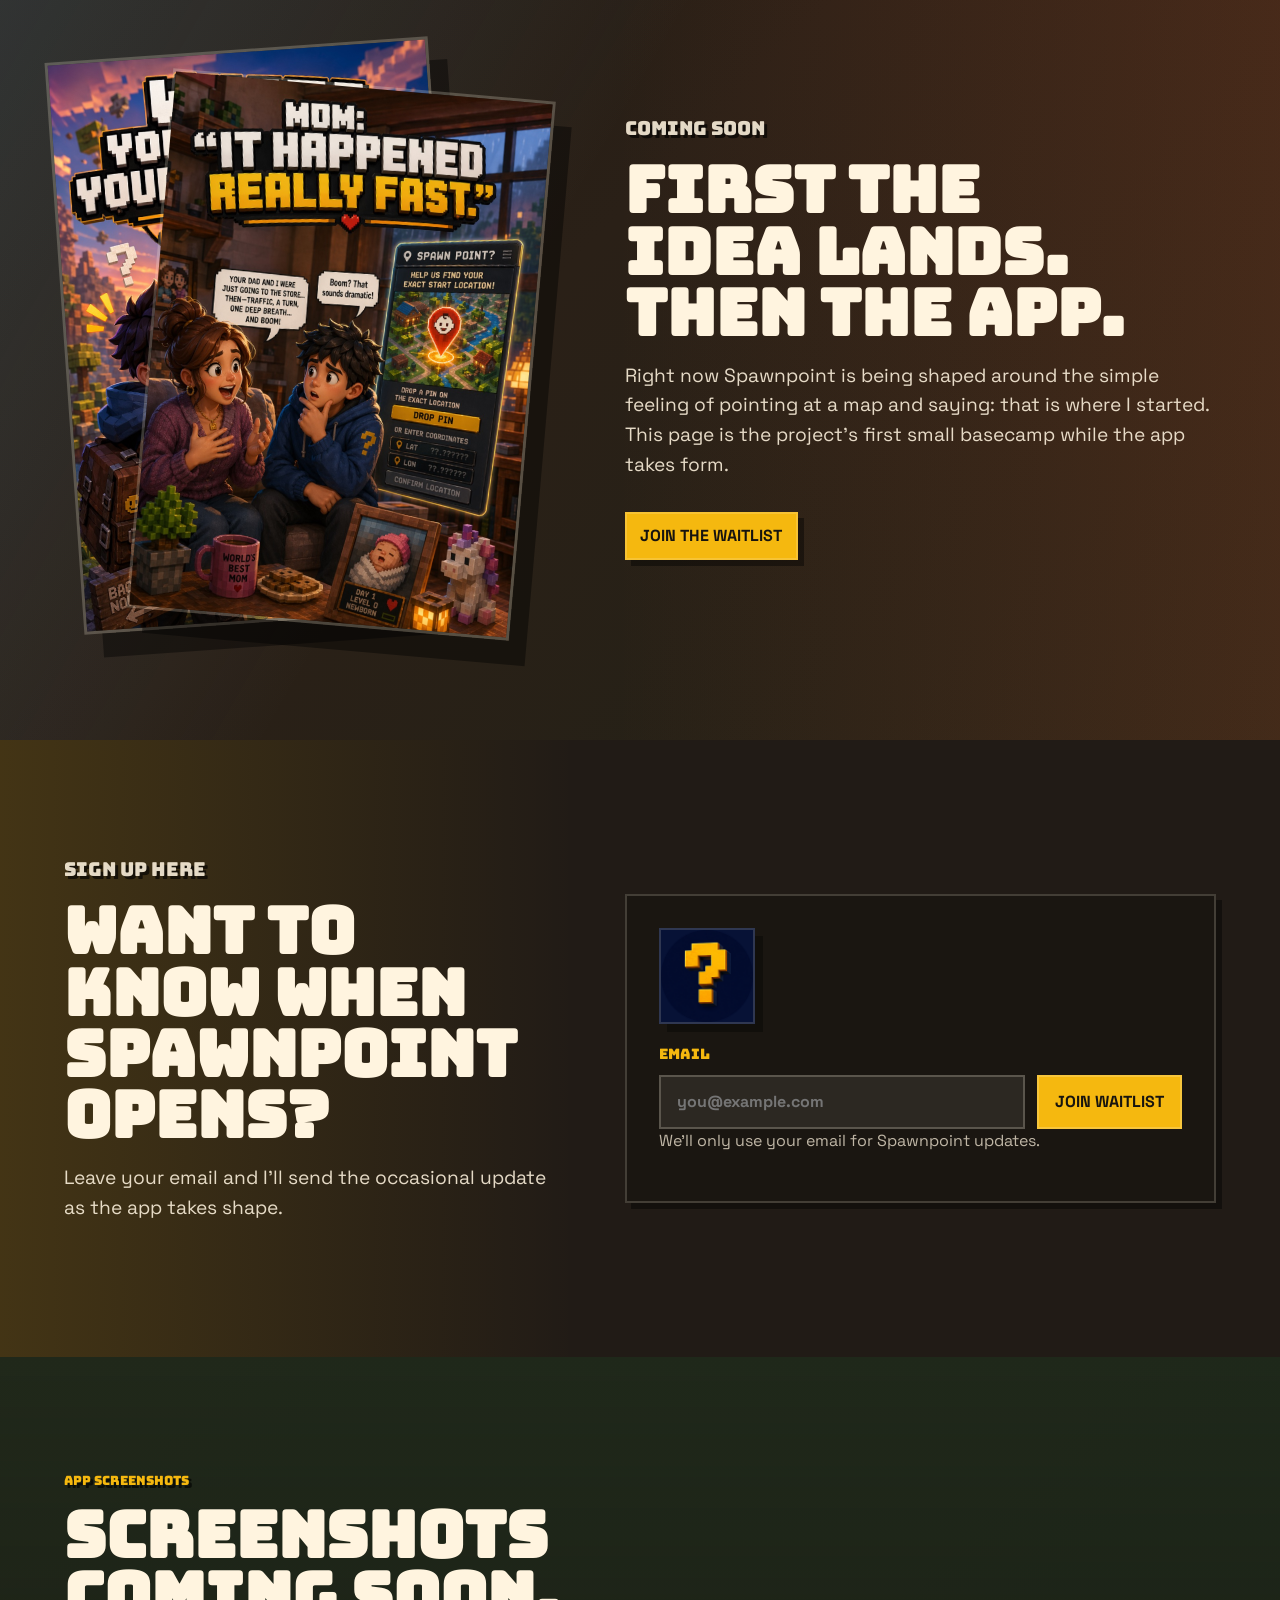
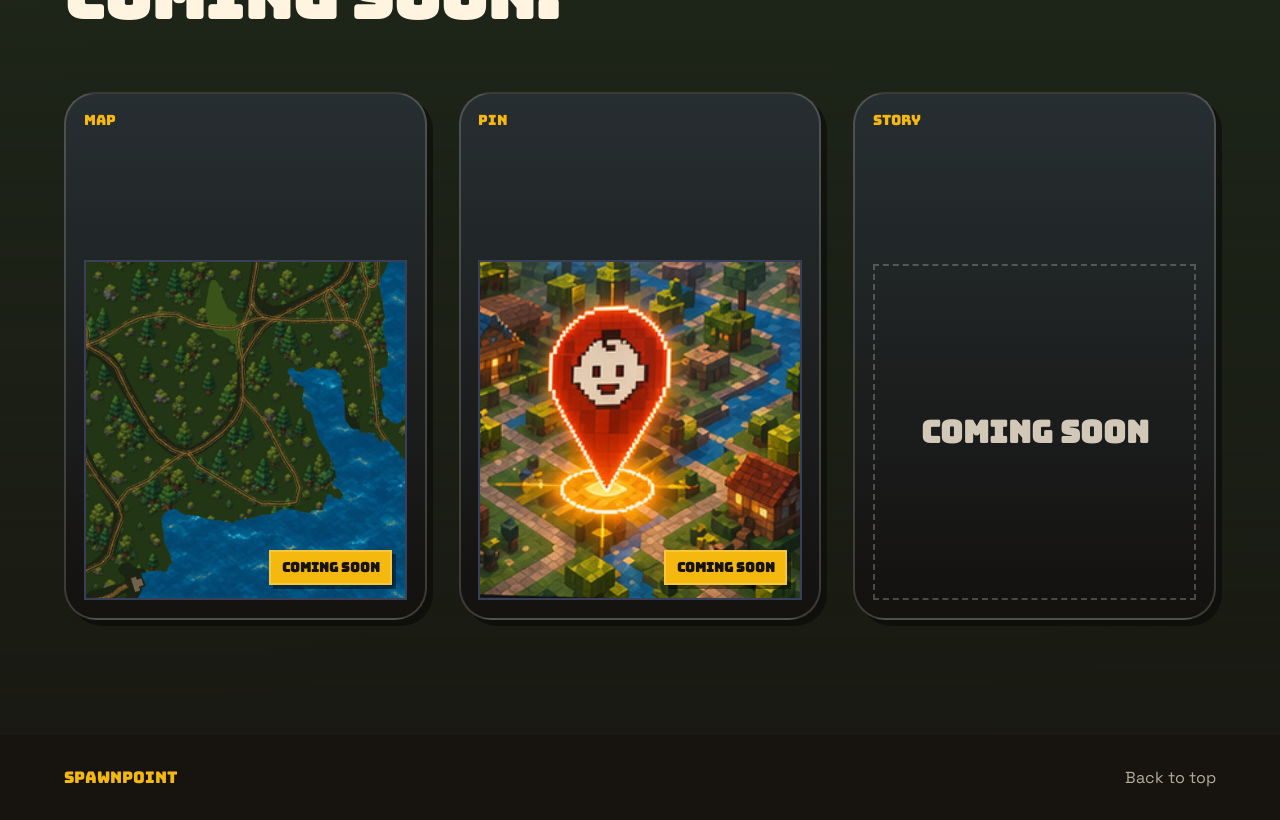
==== commit 12f31d60: "Pic map" ====
--- a/index.html
+++ b/index.html
@@ -5,7 +5,7 @@
     <meta name="viewport" content="width=device-width, initial-scale=1" />
     <meta
       name="description"
-      content="Spawnpoint is an upcoming app for finding the exact place your story began."
+      content="Spawnpoint is an upcoming app for finding the place your story began."
       data-i18n-content="metaDescription"
     />
     <meta name="robots" content="index, follow" />
@@ -14,7 +14,7 @@
     <meta property="og:title" content="Spawnpoint | Where did your story begin?" />
     <meta
       property="og:description"
-      content="Spawnpoint is an upcoming app for finding the exact place your story began."
+      content="Spawnpoint is an upcoming app for finding the place your story began."
     />
     <meta property="og:url" content="https://spawnpoint.online/" />
     <meta
@@ -25,7 +25,7 @@
     <meta name="twitter:title" content="Spawnpoint | Where did your story begin?" />
     <meta
       name="twitter:description"
-      content="Spawnpoint is an upcoming app for finding the exact place your story began."
+      content="Spawnpoint is an upcoming app for finding the place your story began."
     />
     <meta
       name="twitter:image"
@@ -79,7 +79,7 @@
           <h1 id="hero-title">Spawnpoint</h1>
           <p class="hero-copy" data-i18n="heroCopy">
             Find the place where your story began. Not just the date. Not just
-            the city. The exact point on the map.
+            the city. Your origin story.
           </p>
           <div class="hero-actions" aria-label="Primary actions" data-i18n-aria-label="heroActionsLabel">
             <a class="button primary" href="#signup" data-i18n="heroPrimary">Sign up for updates</a>
@@ -94,9 +94,9 @@
           <h2 id="intro-title" data-i18n="introTitle">Everyone has a starting point.</h2>
           <p data-i18n="introCopy">
             Spawnpoint is an upcoming app for making origin stories a little
-            more playful, personal, and concrete. You add what you know, find
+            more playful, personal, and concrete. You add your spawn story, find
             the point on the map, and build a small digital marker for the
-            place where your story began.
+            place where your origin story began.
           </p>
         </div>
         <div class="signal-grid" aria-label="Core ideas" data-i18n-aria-label="ideasLabel">
@@ -125,10 +125,10 @@
         </div>
         <div class="section-copy">
           <p class="section-label" data-i18n="soonLabel">Coming soon</p>
-          <h2 id="soon-title" data-i18n="soonTitle">First the idea lands. Then the app.</h2>
+          <h2 id="soon-title" data-i18n="soonTitle">Mobile app under development.</h2>
           <p data-i18n="soonCopy">
             Right now Spawnpoint is being shaped around the simple feeling of
-            pointing at a map and saying: that is where I started. This page is
+            pointing at a map diving into origin stories. This page is
             the project's first small basecamp while the app takes form.
           </p>
           <div class="status-row" aria-label="Waitlist" data-i18n-aria-label="statusLabel">
@@ -140,7 +140,7 @@
       <section class="signup-section" id="signup" aria-labelledby="signup-title">
         <div class="signup-copy">
           <p class="section-label" data-i18n="signupLabel">Sign up here</p>
-          <h2 id="signup-title" data-i18n="signupTitle">Want to know when Spawnpoint opens?</h2>
+          <h2 id="signup-title" data-i18n="signupTitle">Want to know when Spawnpoint begins?</h2>
           <p data-i18n="signupCopy">
             Leave your email and I'll send the occasional update as the app takes shape.
           </p>
@@ -198,9 +198,16 @@
           <h2 id="screens-title" data-i18n="screensTitle">Screenshots coming soon.</h2>
         </div>
         <div class="phone-grid">
-          <article class="phone-mock">
+          <article class="phone-mock phone-mock--preview">
             <span data-i18n="phoneOneLabel">Map</span>
-            <strong data-i18n="phoneComingSoon">Coming soon</strong>
+            <div class="phone-preview">
+              <img
+                src="assets/images/spawnpoint-map-preview.png"
+                alt="Voxel-style forest map with roads and coastline"
+                data-i18n-alt="mapPreviewAlt"
+              />
+              <strong data-i18n="phoneComingSoon">Coming soon</strong>
+            </div>
           </article>
           <article class="phone-mock phone-mock--preview">
             <span data-i18n="phoneTwoLabel">Pin</span>
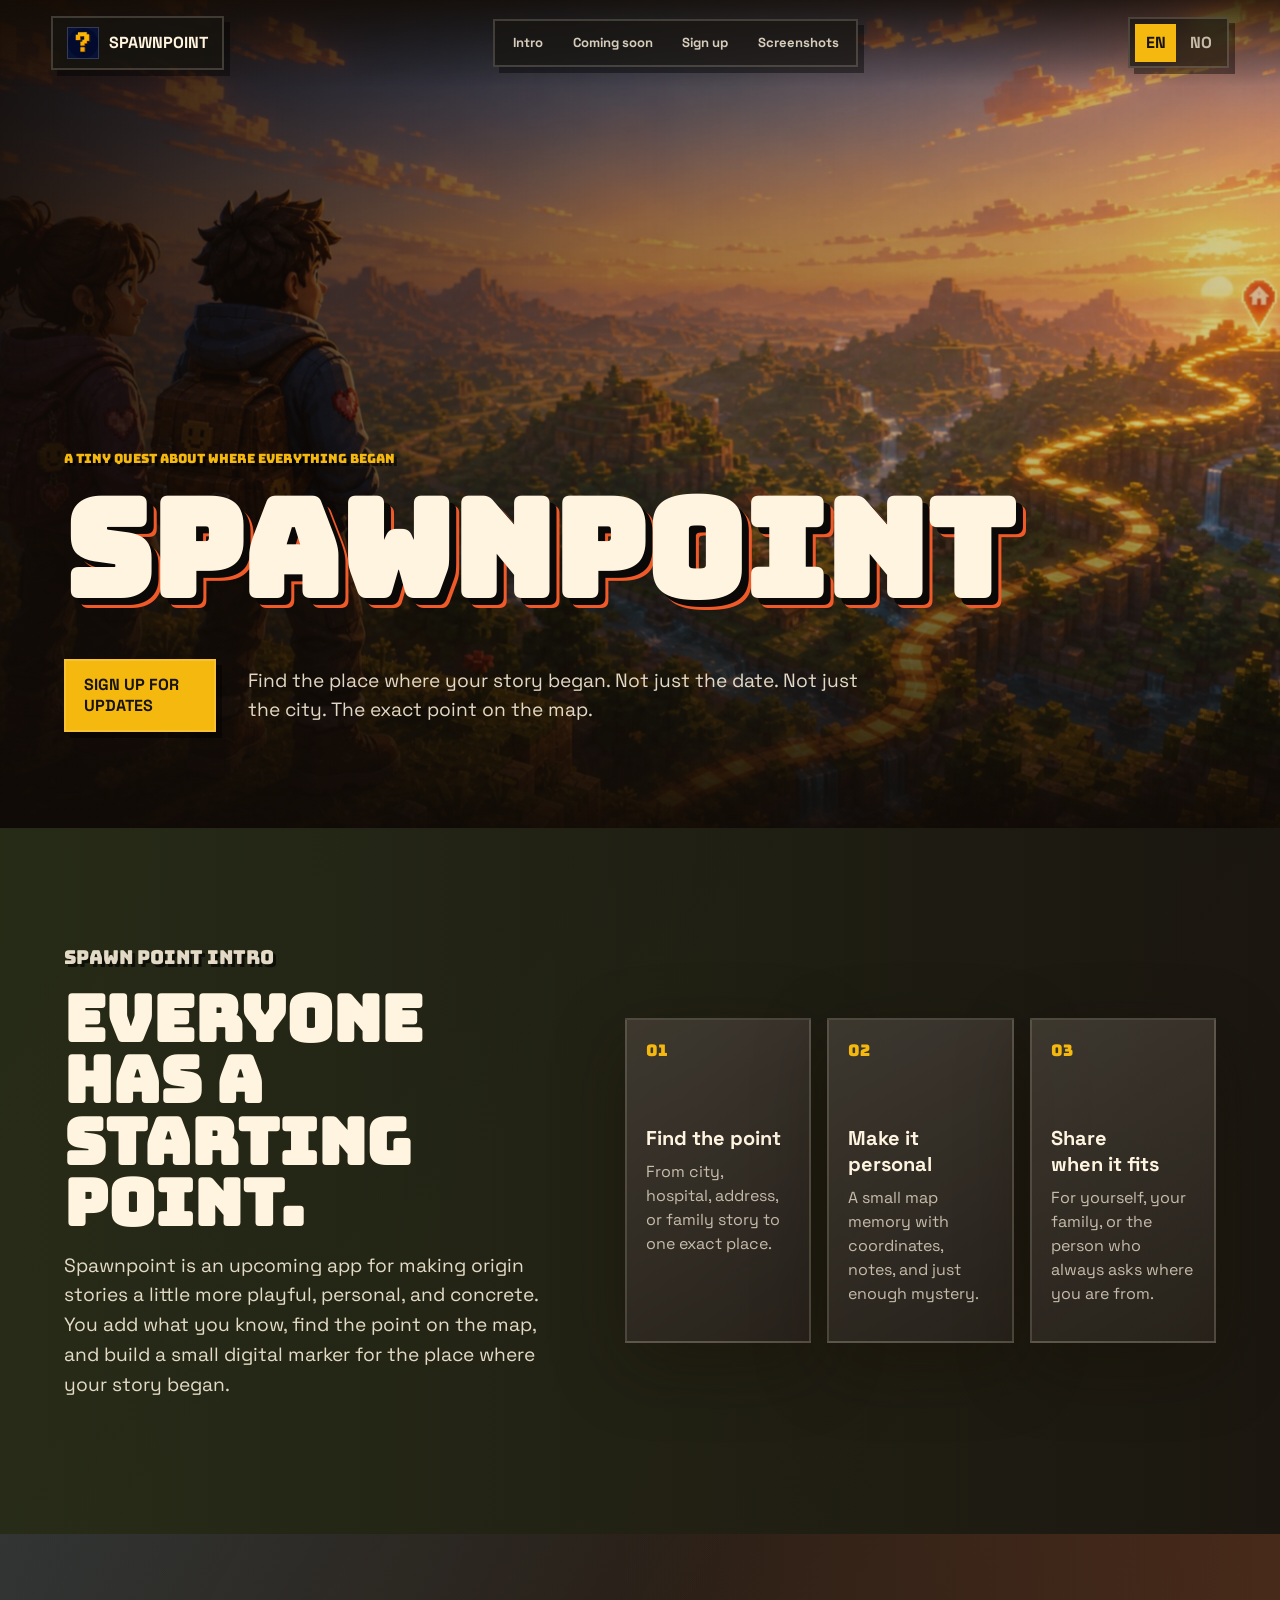
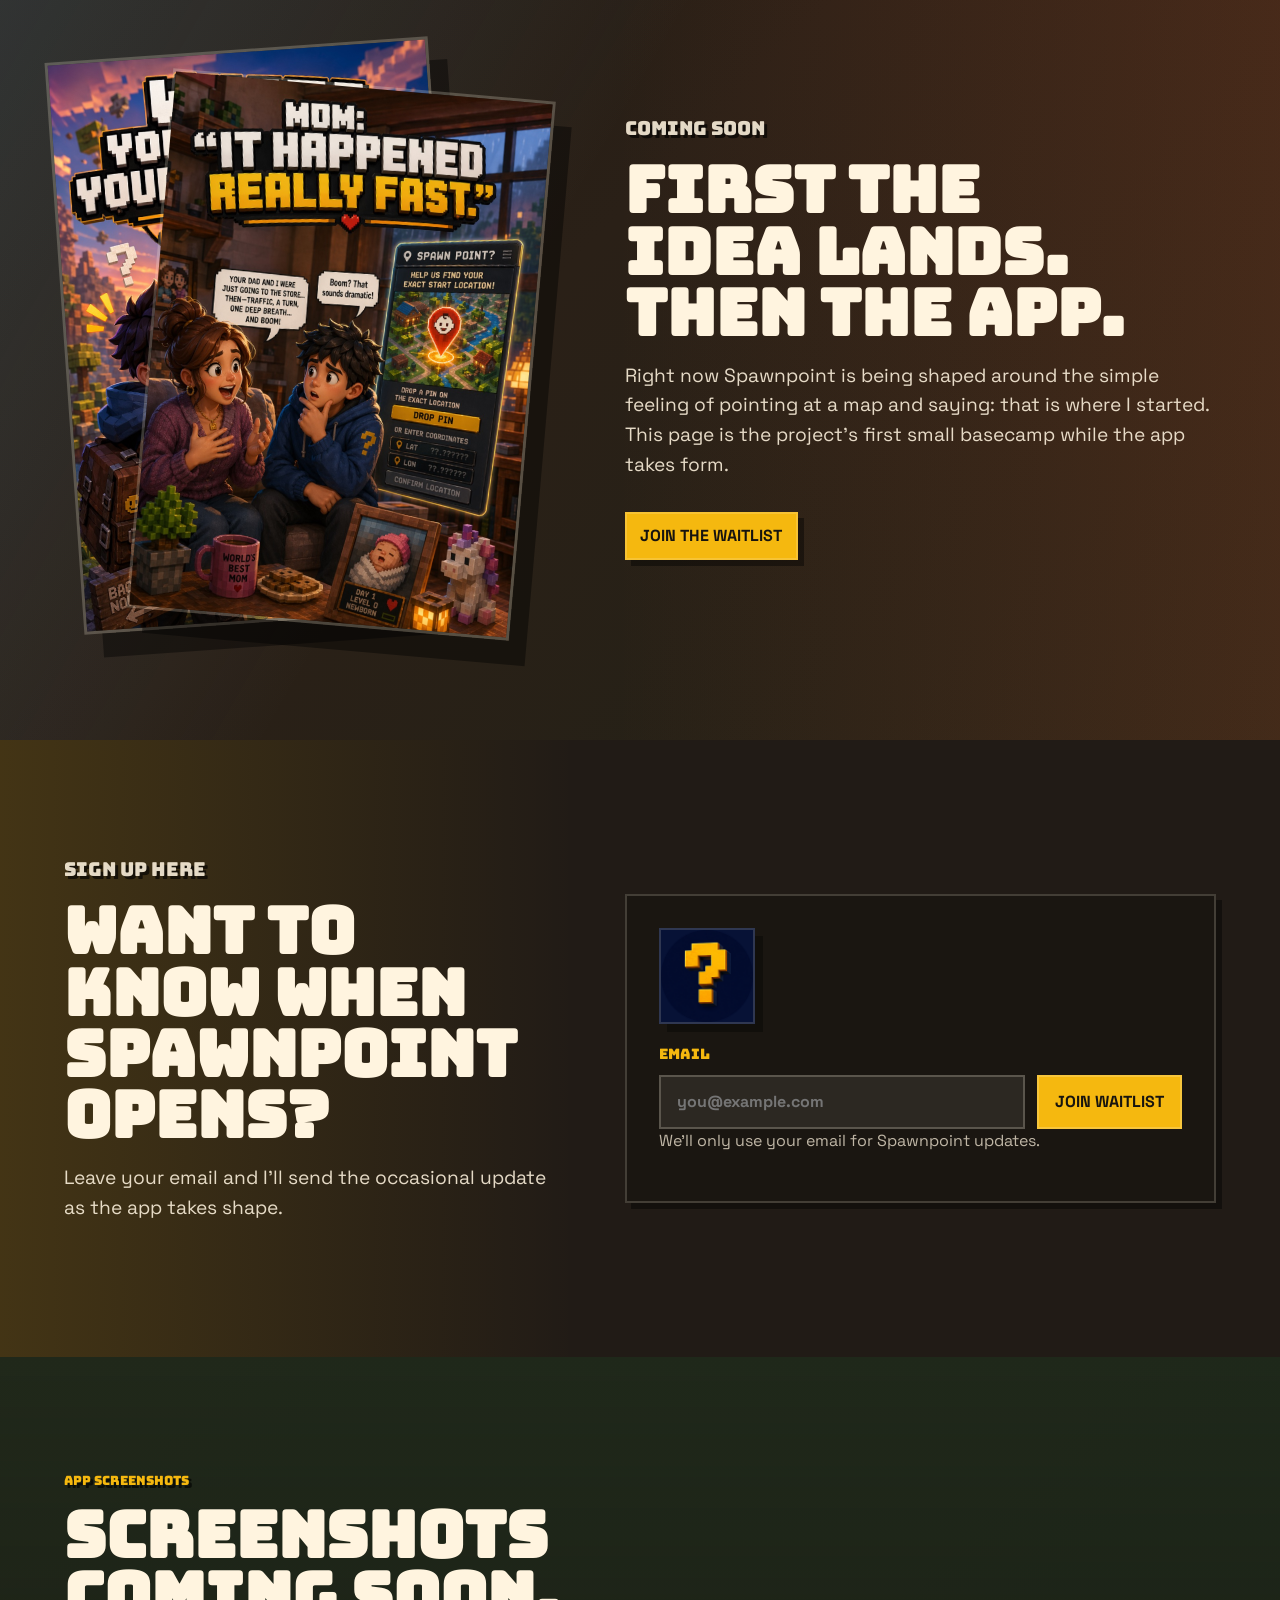
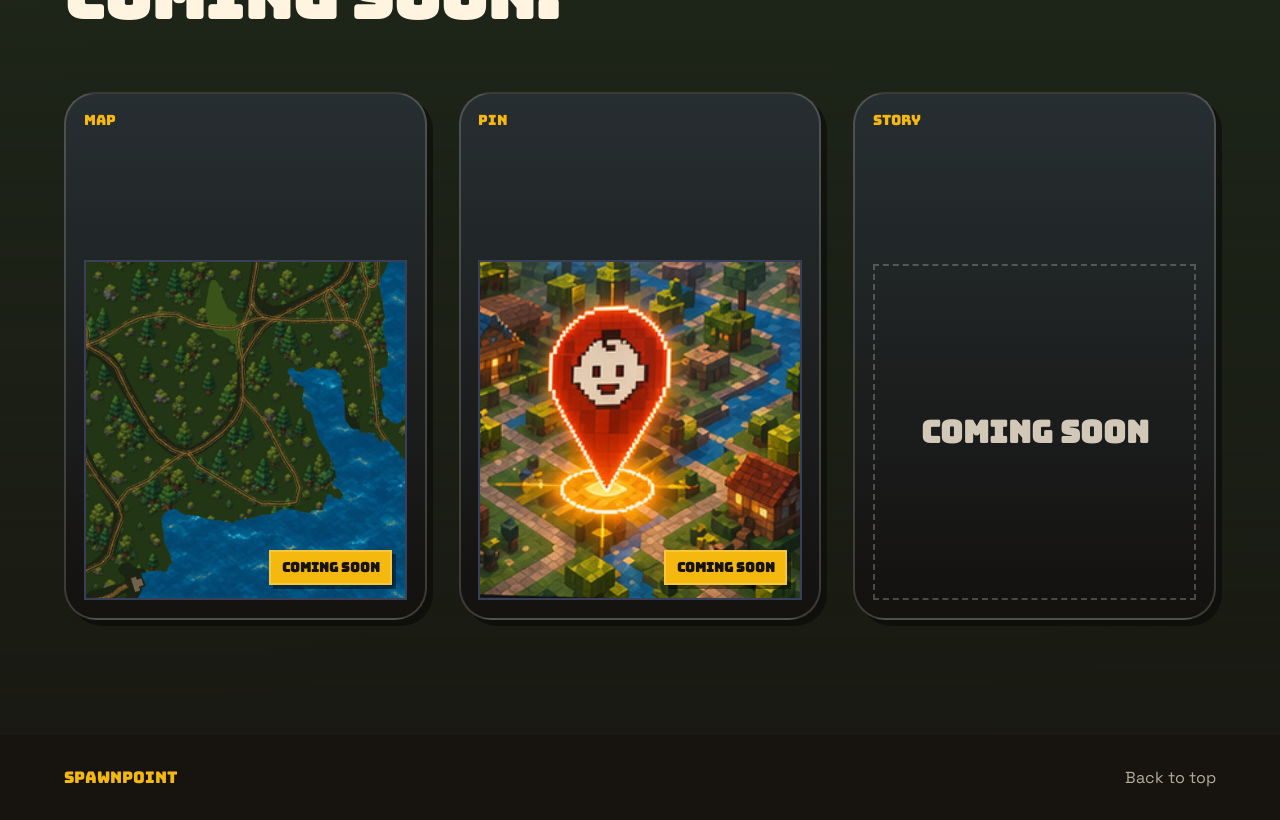
==== commit 4f2472b6: "UI" ====
--- a/index.html
+++ b/index.html
@@ -77,13 +77,12 @@
         <div class="hero-content">
           <p class="kicker" data-i18n="heroKicker">A tiny quest about where everything began</p>
           <h1 id="hero-title">Spawnpoint</h1>
-          <p class="hero-copy" data-i18n="heroCopy">
-            Find the place where your story began. Not just the date. Not just
-            the city. Your origin story.
-          </p>
-          <div class="hero-actions" aria-label="Primary actions" data-i18n-aria-label="heroActionsLabel">
+          <div class="hero-lower">
             <a class="button primary" href="#signup" data-i18n="heroPrimary">Sign up for updates</a>
-            <a class="button secondary" href="#intro" data-i18n="heroSecondary">See the idea</a>
+            <p class="hero-copy" data-i18n="heroCopy">
+              Find the place where your story began. Not just the date. Not just
+              the city. The exact point on the map.
+            </p>
           </div>
         </div>
       </section>
@@ -169,8 +168,16 @@
             title="Form submission"
           ></iframe>
           <img class="signup-logo" src="assets/icons/icon-192.png" alt="" aria-hidden="true" />
-          <input class="hp-field" type="text" name="company" tabindex="-1" autocomplete="off" />
-          <input class="hp-field" type="hidden" name="_gotcha" tabindex="-1" autocomplete="off" />
+          <input
+            class="hp-field"
+            type="text"
+            name="company"
+            data-spam-trap
+            tabindex="-1"
+            autocomplete="off"
+            aria-hidden="true"
+          />
+          <input type="hidden" name="_gotcha" data-spam-trap value="" />
           <input type="hidden" name="_next" id="nextField" value="" />
           <input type="hidden" name="form_name" value="spawnpoint_waitlist" />
           <input type="hidden" name="project" value="Spawnpoint" />
@@ -185,7 +192,15 @@
           <input type="hidden" name="page_language" id="pageLanguageField" value="en" />
           <label for="email" data-i18n="emailLabel">Email</label>
           <div class="input-row">
-            <input id="email" name="email" type="email" placeholder="you@example.com" required />
+            <input
+              id="email"
+              name="email"
+              type="email"
+              inputmode="email"
+              maxlength="254"
+              placeholder="you@example.com"
+              required
+            />
             <button type="submit" data-i18n="formButton">Join waitlist</button>
           </div>
           <p data-i18n="formNote">We'll only use your email for Spawnpoint updates.</p>
--- a/styles.css
+++ b/styles.css
@@ -215,10 +215,11 @@
 }
 
 h1 {
-  margin-bottom: 1rem;
+  margin-top: clamp(0.8rem, 2vw, 1.45rem);
+  margin-bottom: clamp(1.8rem, 4vw, 3rem);
   color: var(--paper);
   font-family: "Bungee", Impact, sans-serif;
-  font-size: clamp(4.2rem, 14vw, 10.5rem);
+  font-size: clamp(3.36rem, 11.2vw, 8.4rem);
   line-height: 0.9;
   letter-spacing: 0;
   text-shadow:
@@ -248,11 +249,14 @@
   line-height: 1.55;
 }
 
-.hero-actions {
+.hero-lower {
   display: flex;
-  flex-wrap: wrap;
-  gap: 0.9rem;
-  margin-top: 2rem;
+  align-items: center;
+  gap: clamp(1rem, 2.5vw, 2rem);
+}
+
+.hero-lower .hero-copy {
+  margin-bottom: 0;
 }
 
 .button {
@@ -276,11 +280,6 @@
 .button.primary {
   color: var(--ink);
   background: var(--gold);
-}
-
-.button.secondary {
-  background: rgba(255, 244, 223, 0.12);
-  backdrop-filter: blur(10px);
 }
 
 section:not(.hero) {
@@ -421,9 +420,17 @@
   background: rgba(229, 56, 45, 0.12);
 }
 
-.form-frame,
+.form-frame {
+  display: none;
+}
+
 .hp-field {
-  display: none;
+  position: absolute;
+  left: -10000px;
+  width: 1px;
+  height: 1px;
+  opacity: 0;
+  pointer-events: none;
 }
 
 .signup-logo {
@@ -647,14 +654,14 @@
 }
 
 @media (max-width: 560px) {
-  .hero-actions,
+  .hero-lower,
   .input-row,
   footer {
     align-items: stretch;
     grid-template-columns: 1fr;
   }
 
-  .hero-actions,
+  .hero-lower,
   footer {
     flex-direction: column;
   }
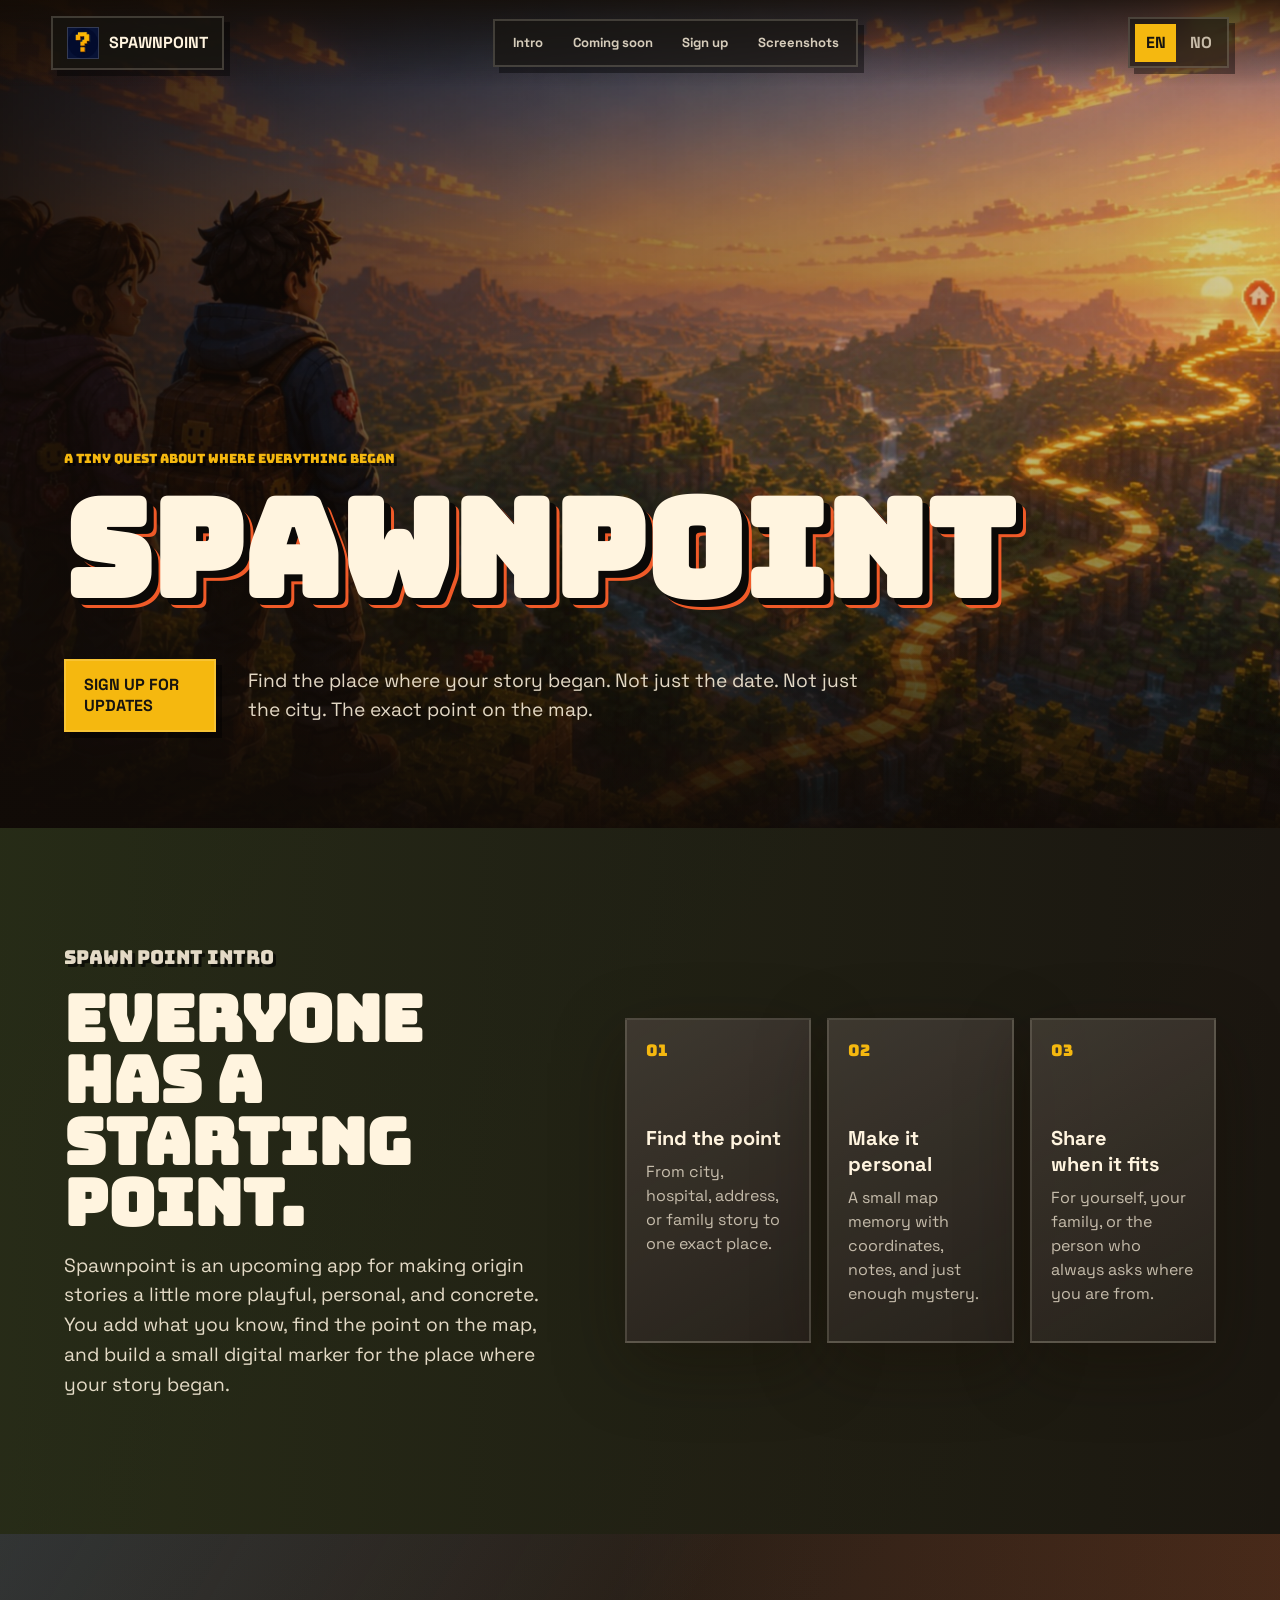
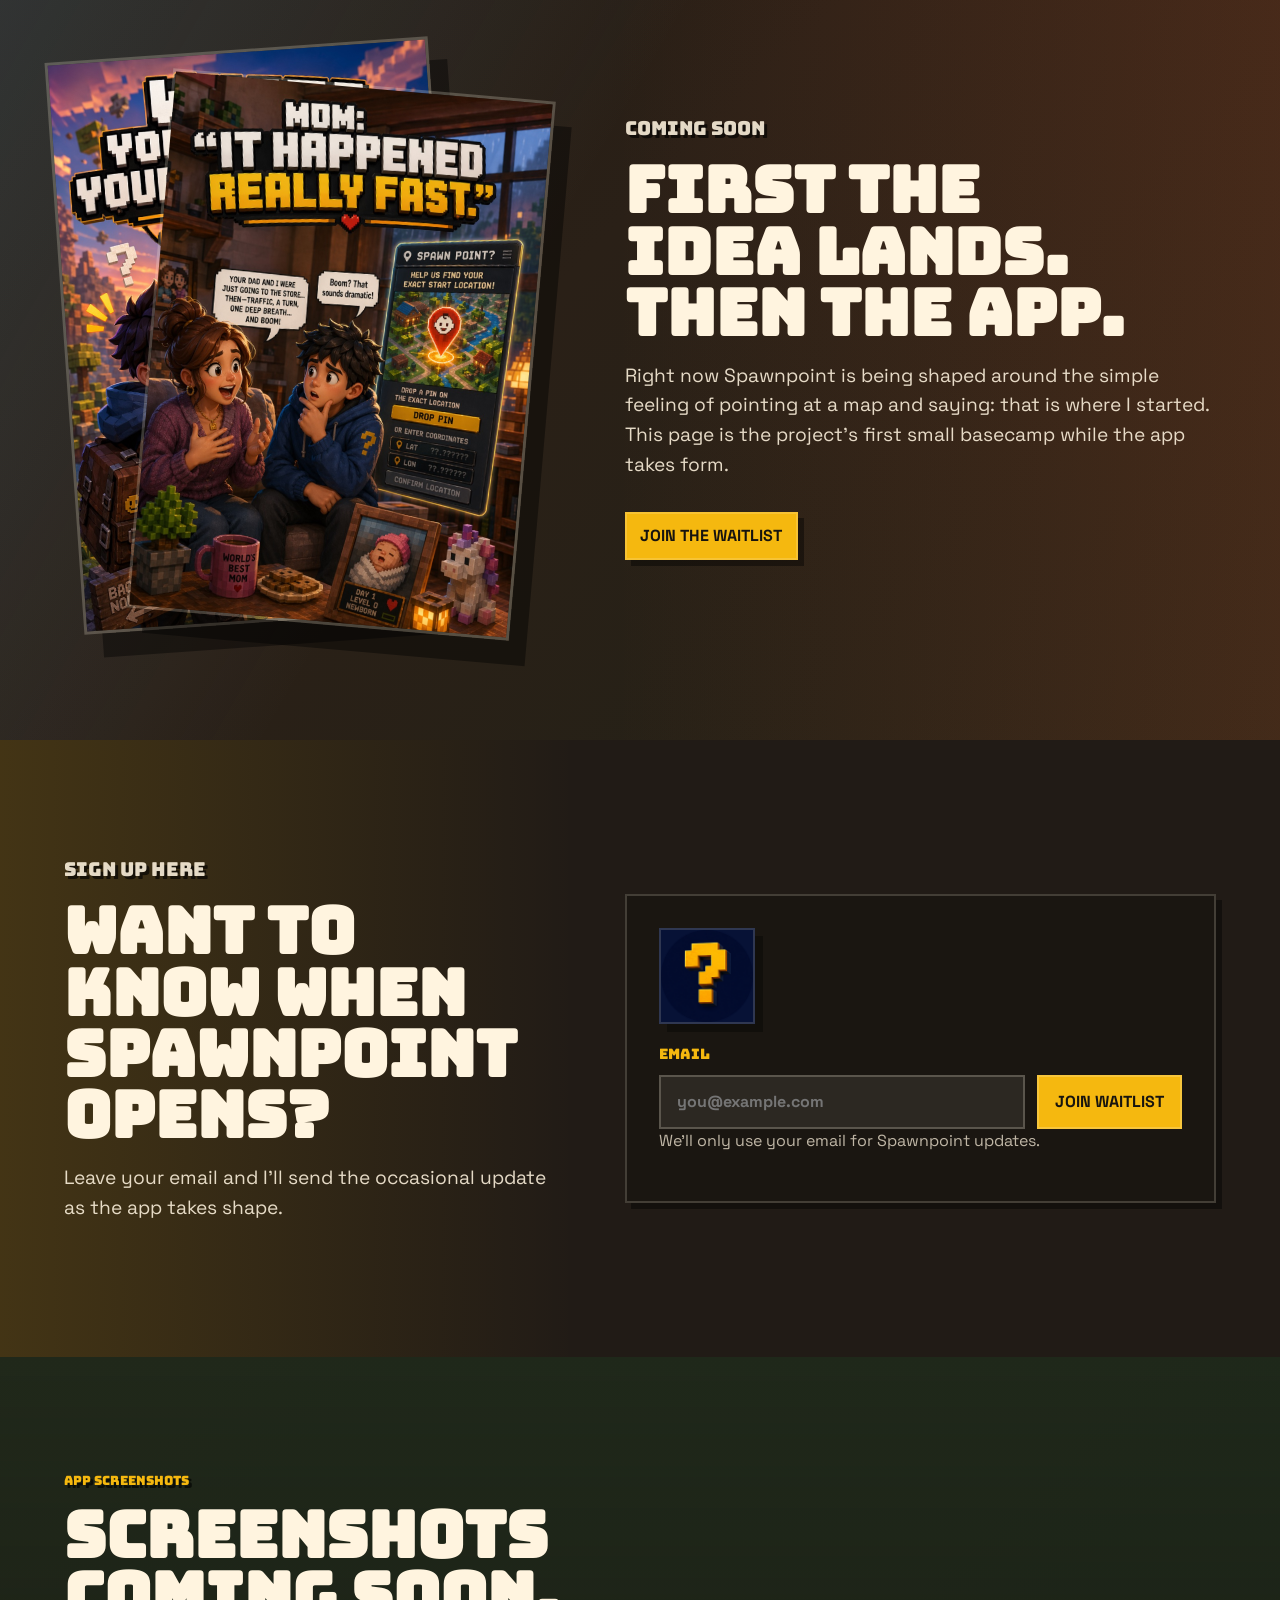
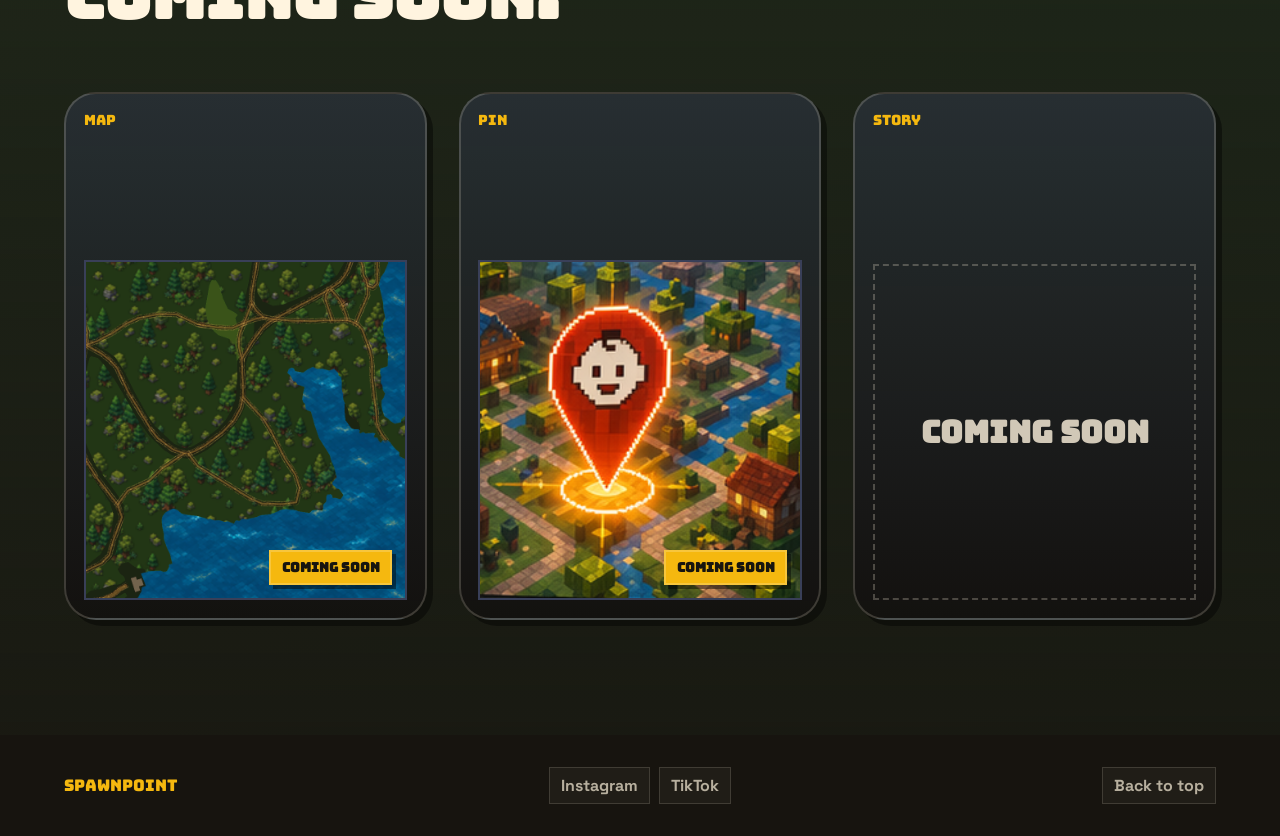
==== commit 4221f5ac: "Lenker" ====
--- a/index.html
+++ b/index.html
@@ -245,6 +245,26 @@
 
     <footer>
       <span>Spawnpoint</span>
+      <div class="footer-social" aria-label="Social links" data-i18n-aria-label="socialLinksLabel">
+        <a
+          href="https://www.instagram.com/spawnpoint.online/"
+          target="_blank"
+          rel="noopener noreferrer"
+          aria-label="Follow Spawnpoint on Instagram"
+          data-i18n-aria-label="instagramLabel"
+        >
+          Instagram
+        </a>
+        <a
+          href="https://www.tiktok.com/@spawnpoint.online"
+          target="_blank"
+          rel="noopener noreferrer"
+          aria-label="Follow Spawnpoint on TikTok"
+          data-i18n-aria-label="tiktokLabel"
+        >
+          TikTok
+        </a>
+      </div>
       <a href="#top" data-i18n="footerTop">Back to top</a>
     </footer>
     <script type="application/ld+json">
@@ -256,7 +276,11 @@
             "@id": "https://spawnpoint.online/#organization",
             "name": "Spawnpoint",
             "url": "https://spawnpoint.online/",
-            "logo": "https://spawnpoint.online/assets/icons/icon-512.png"
+            "logo": "https://spawnpoint.online/assets/icons/icon-512.png",
+            "sameAs": [
+              "https://www.instagram.com/spawnpoint.online/",
+              "https://www.tiktok.com/@spawnpoint.online"
+            ]
           },
           {
             "@type": "WebSite",
--- a/styles.css
+++ b/styles.css
@@ -579,6 +579,29 @@
   font-family: "Bungee", Impact, sans-serif;
 }
 
+.footer-social {
+  display: flex;
+  flex-wrap: wrap;
+  align-items: center;
+  justify-content: center;
+  gap: 0.55rem;
+}
+
+.footer-social a,
+footer > a {
+  padding: 0.45rem 0.7rem;
+  border: 1px solid rgba(255, 244, 223, 0.14);
+  background: rgba(255, 244, 223, 0.04);
+  font-weight: 800;
+}
+
+.footer-social a:hover,
+footer > a:hover {
+  color: var(--ink);
+  border-color: var(--gold);
+  background: var(--gold);
+}
+
 @keyframes rise-in {
   from {
     opacity: 0;
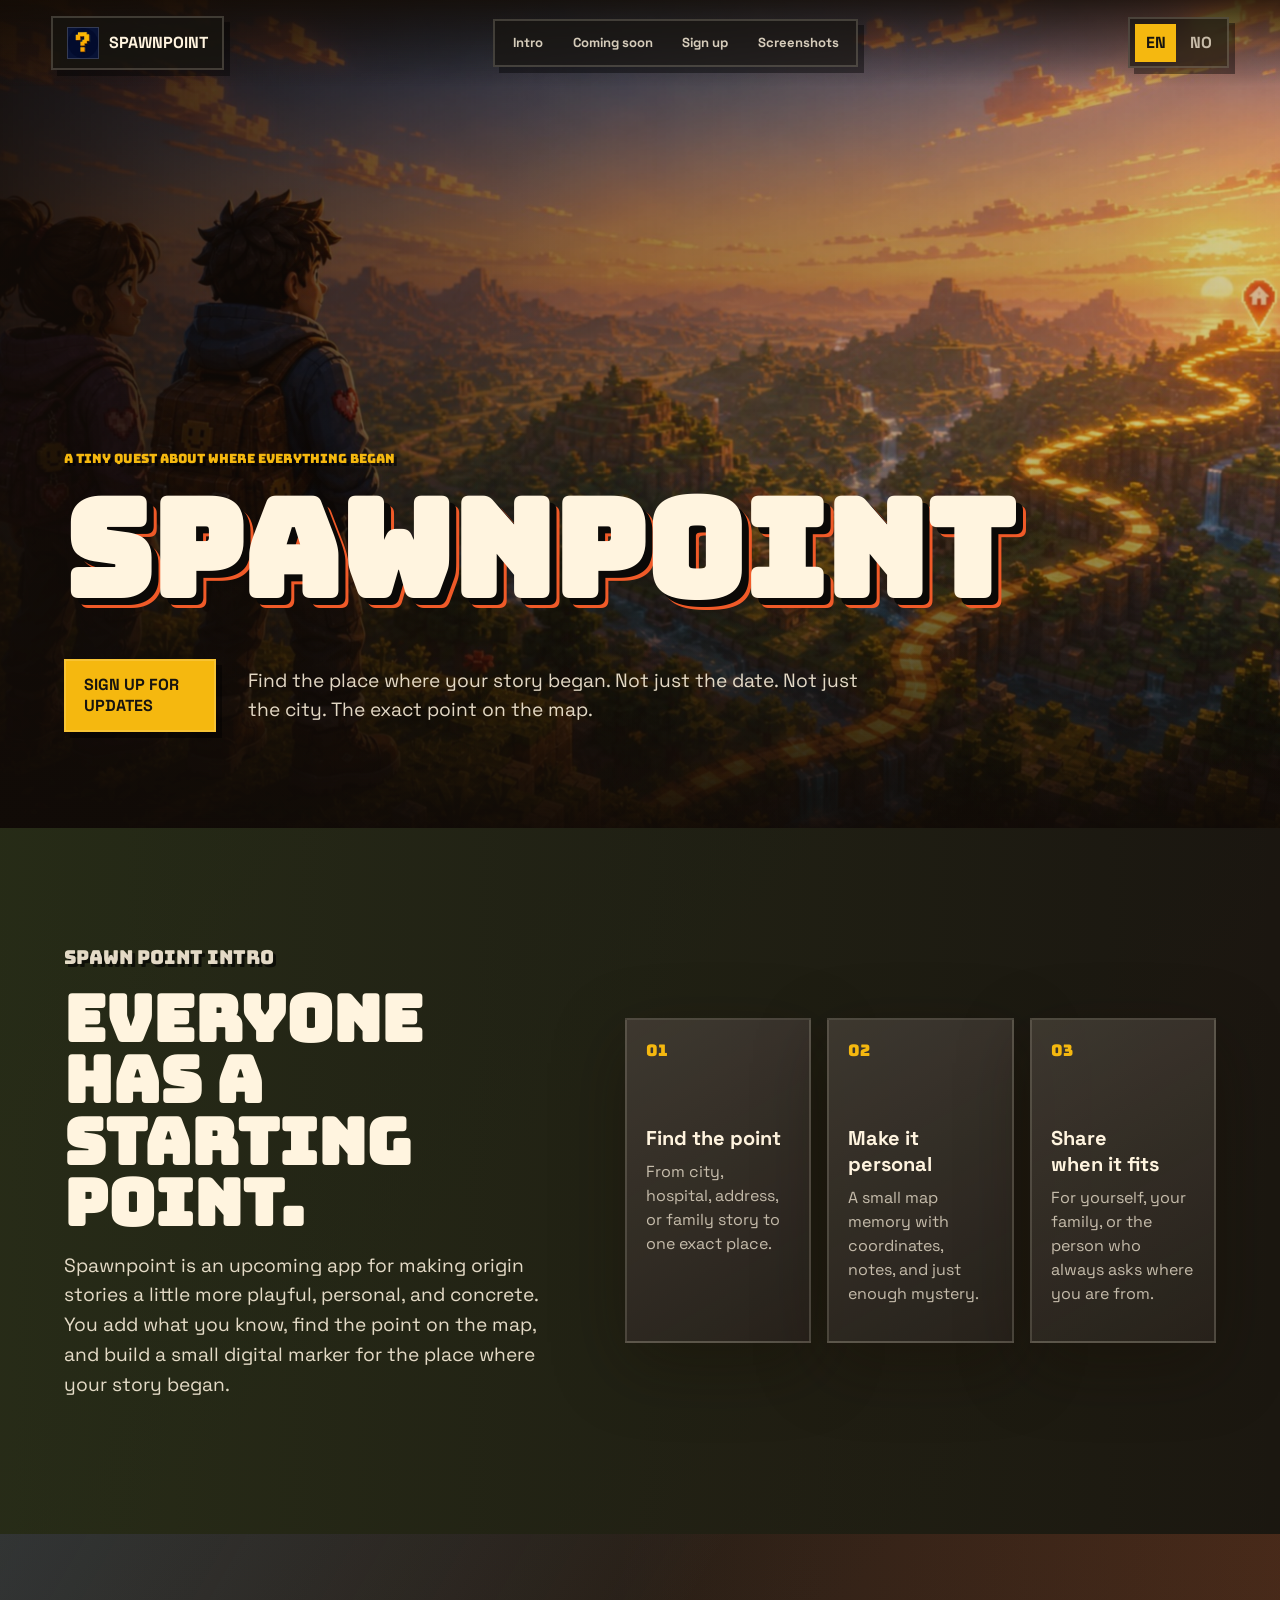
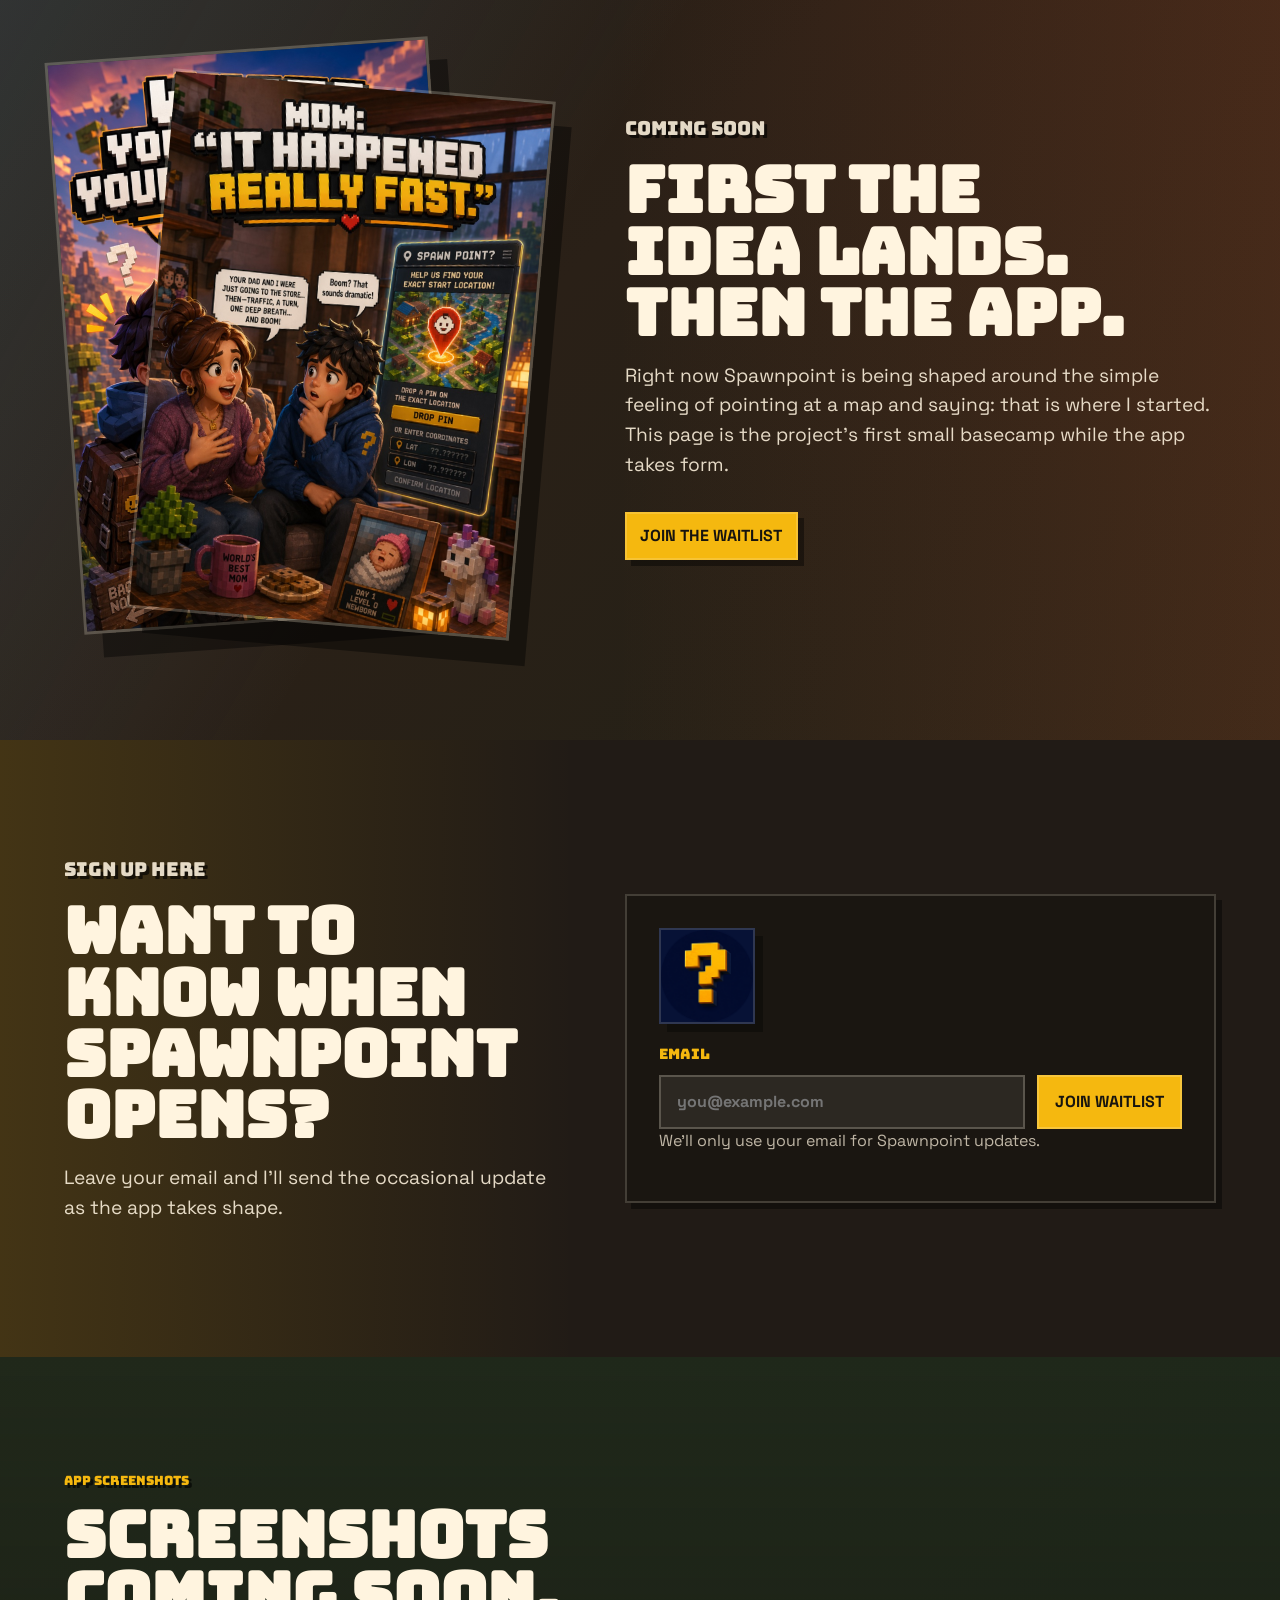
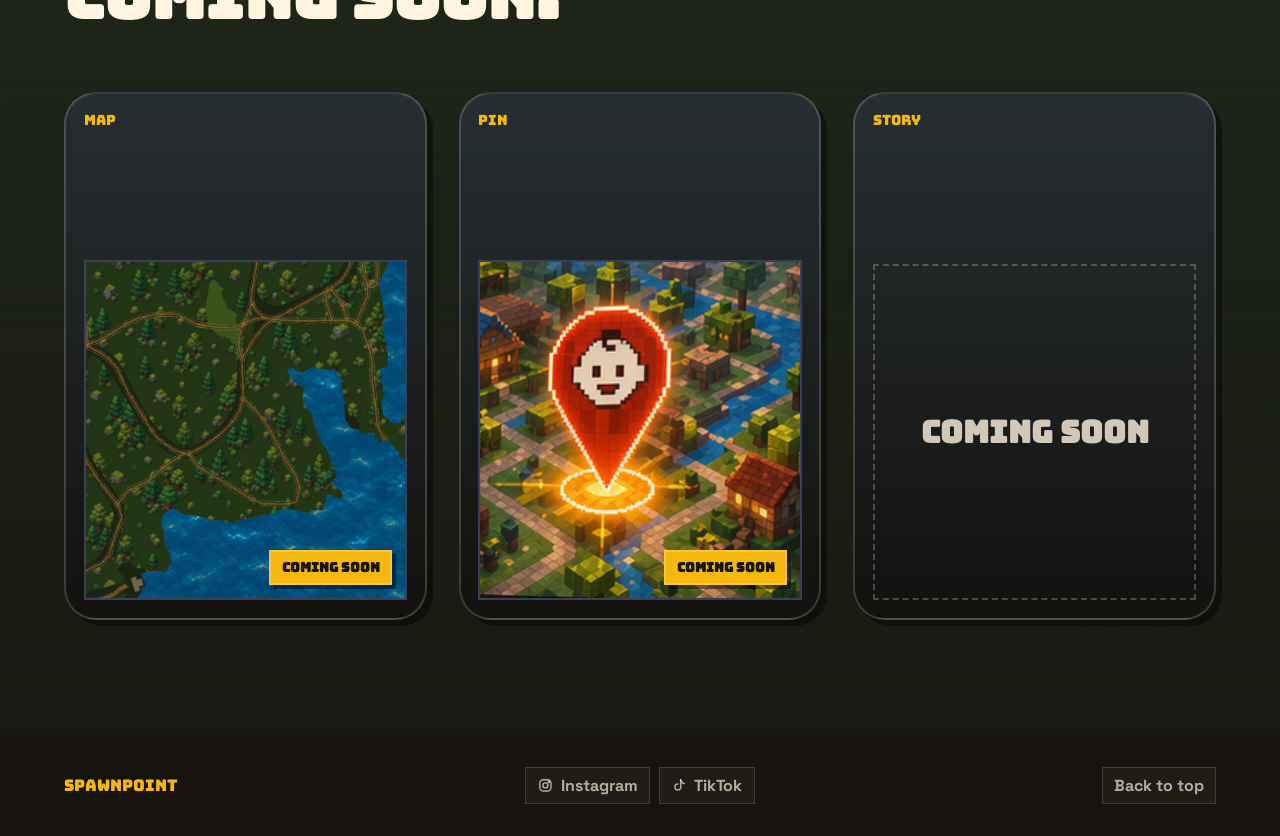
==== commit af833713: "utm" ====
--- a/index.html
+++ b/index.html
@@ -190,6 +190,11 @@
           <input type="hidden" name="landing_url" id="landingUrlField" value="" />
           <input type="hidden" name="referrer" id="referrerField" value="" />
           <input type="hidden" name="page_language" id="pageLanguageField" value="en" />
+          <input type="hidden" name="utm_source" id="utmSourceField" value="not_set" />
+          <input type="hidden" name="utm_medium" id="utmMediumField" value="not_set" />
+          <input type="hidden" name="utm_campaign" id="utmCampaignField" value="not_set" />
+          <input type="hidden" name="utm_content" id="utmContentField" value="not_set" />
+          <input type="hidden" name="utm_term" id="utmTermField" value="not_set" />
           <label for="email" data-i18n="emailLabel">Email</label>
           <div class="input-row">
             <input
@@ -253,6 +258,11 @@
           aria-label="Follow Spawnpoint on Instagram"
           data-i18n-aria-label="instagramLabel"
         >
+          <svg aria-hidden="true" viewBox="0 0 24 24">
+            <rect x="4" y="4" width="16" height="16" rx="5" />
+            <circle cx="12" cy="12" r="3.6" />
+            <circle cx="17" cy="7" r="1" />
+          </svg>
           Instagram
         </a>
         <a
@@ -262,6 +272,10 @@
           aria-label="Follow Spawnpoint on TikTok"
           data-i18n-aria-label="tiktokLabel"
         >
+          <svg aria-hidden="true" viewBox="0 0 24 24">
+            <path d="M14 4v10.2a4.2 4.2 0 1 1-4.2-4.2" />
+            <path d="M14 4c.5 3.2 2.4 5.1 5.2 5.4" />
+          </svg>
           TikTok
         </a>
       </div>
--- a/styles.css
+++ b/styles.css
@@ -589,10 +589,23 @@
 
 .footer-social a,
 footer > a {
+  display: inline-flex;
+  align-items: center;
+  gap: 0.42rem;
   padding: 0.45rem 0.7rem;
   border: 1px solid rgba(255, 244, 223, 0.14);
   background: rgba(255, 244, 223, 0.04);
   font-weight: 800;
+}
+
+.footer-social svg {
+  width: 1.05rem;
+  height: 1.05rem;
+  fill: none;
+  stroke: currentColor;
+  stroke-linecap: round;
+  stroke-linejoin: round;
+  stroke-width: 2;
 }
 
 .footer-social a:hover,
